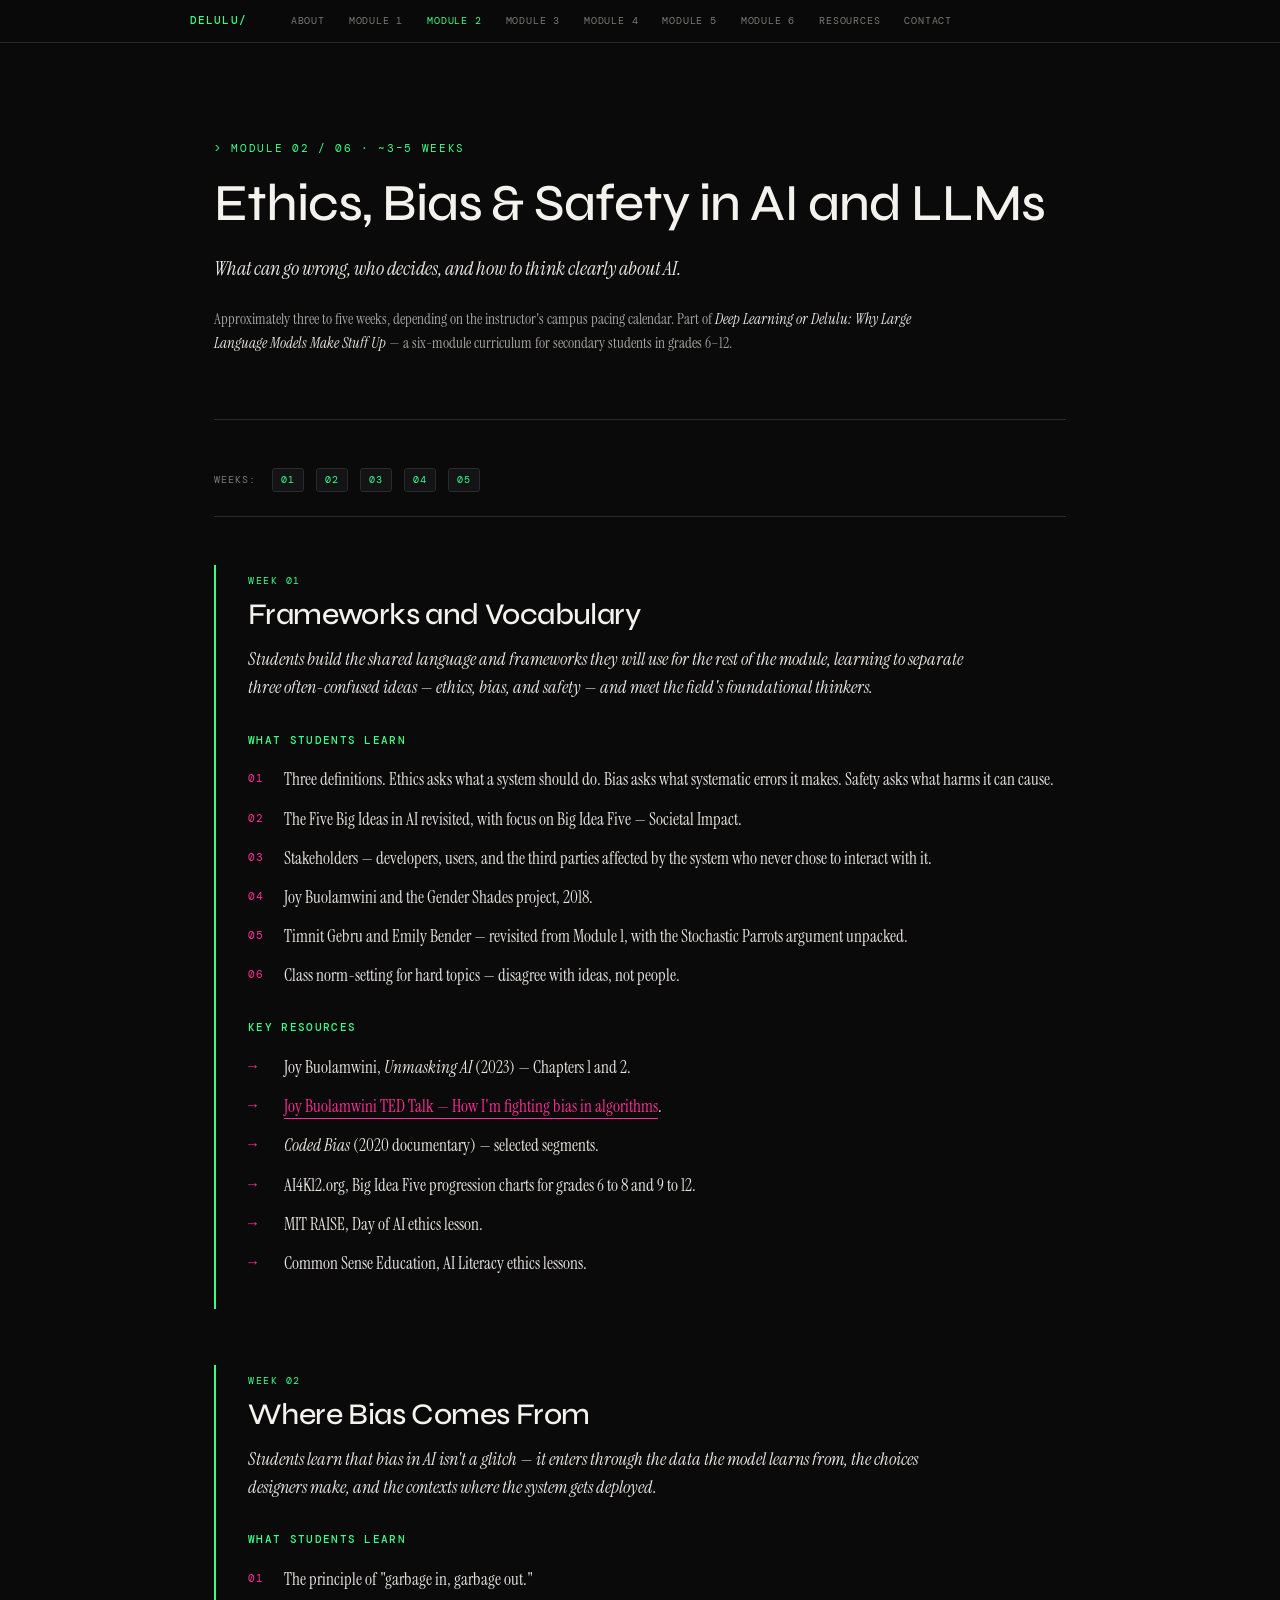
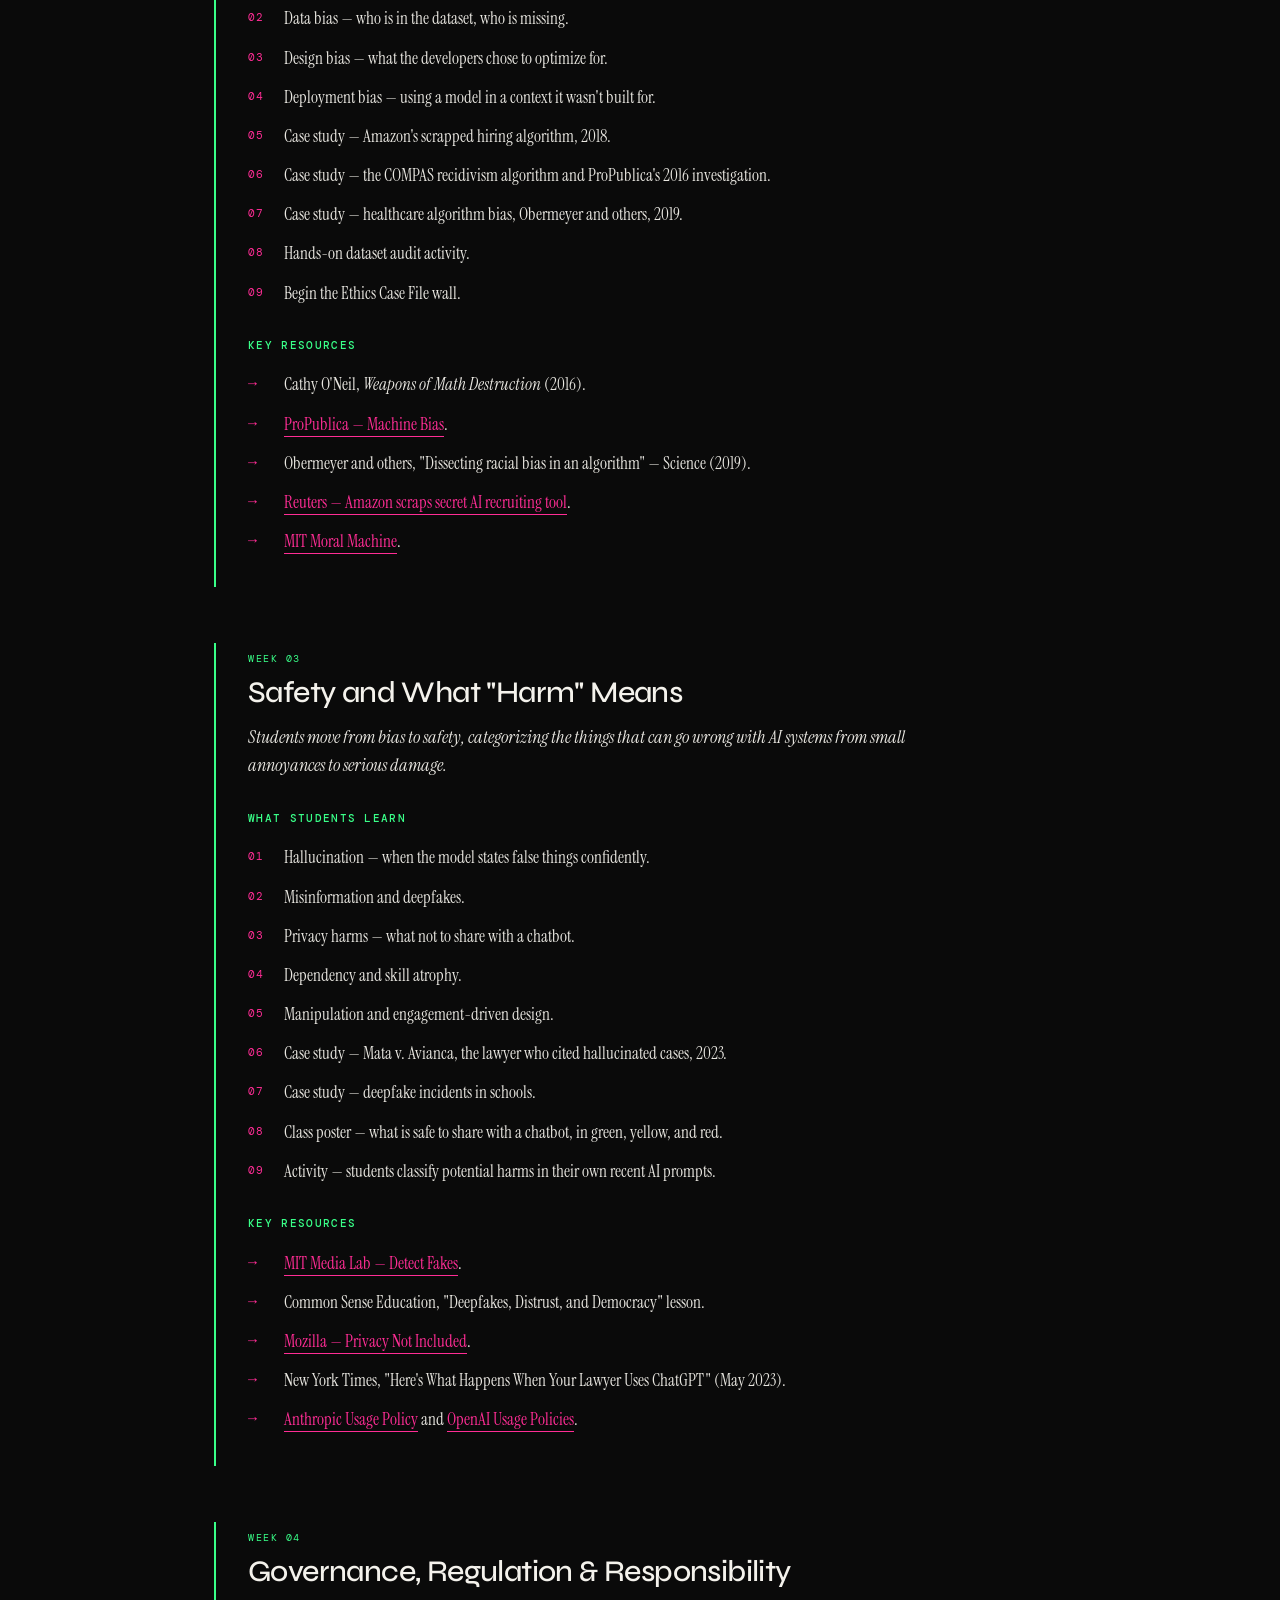
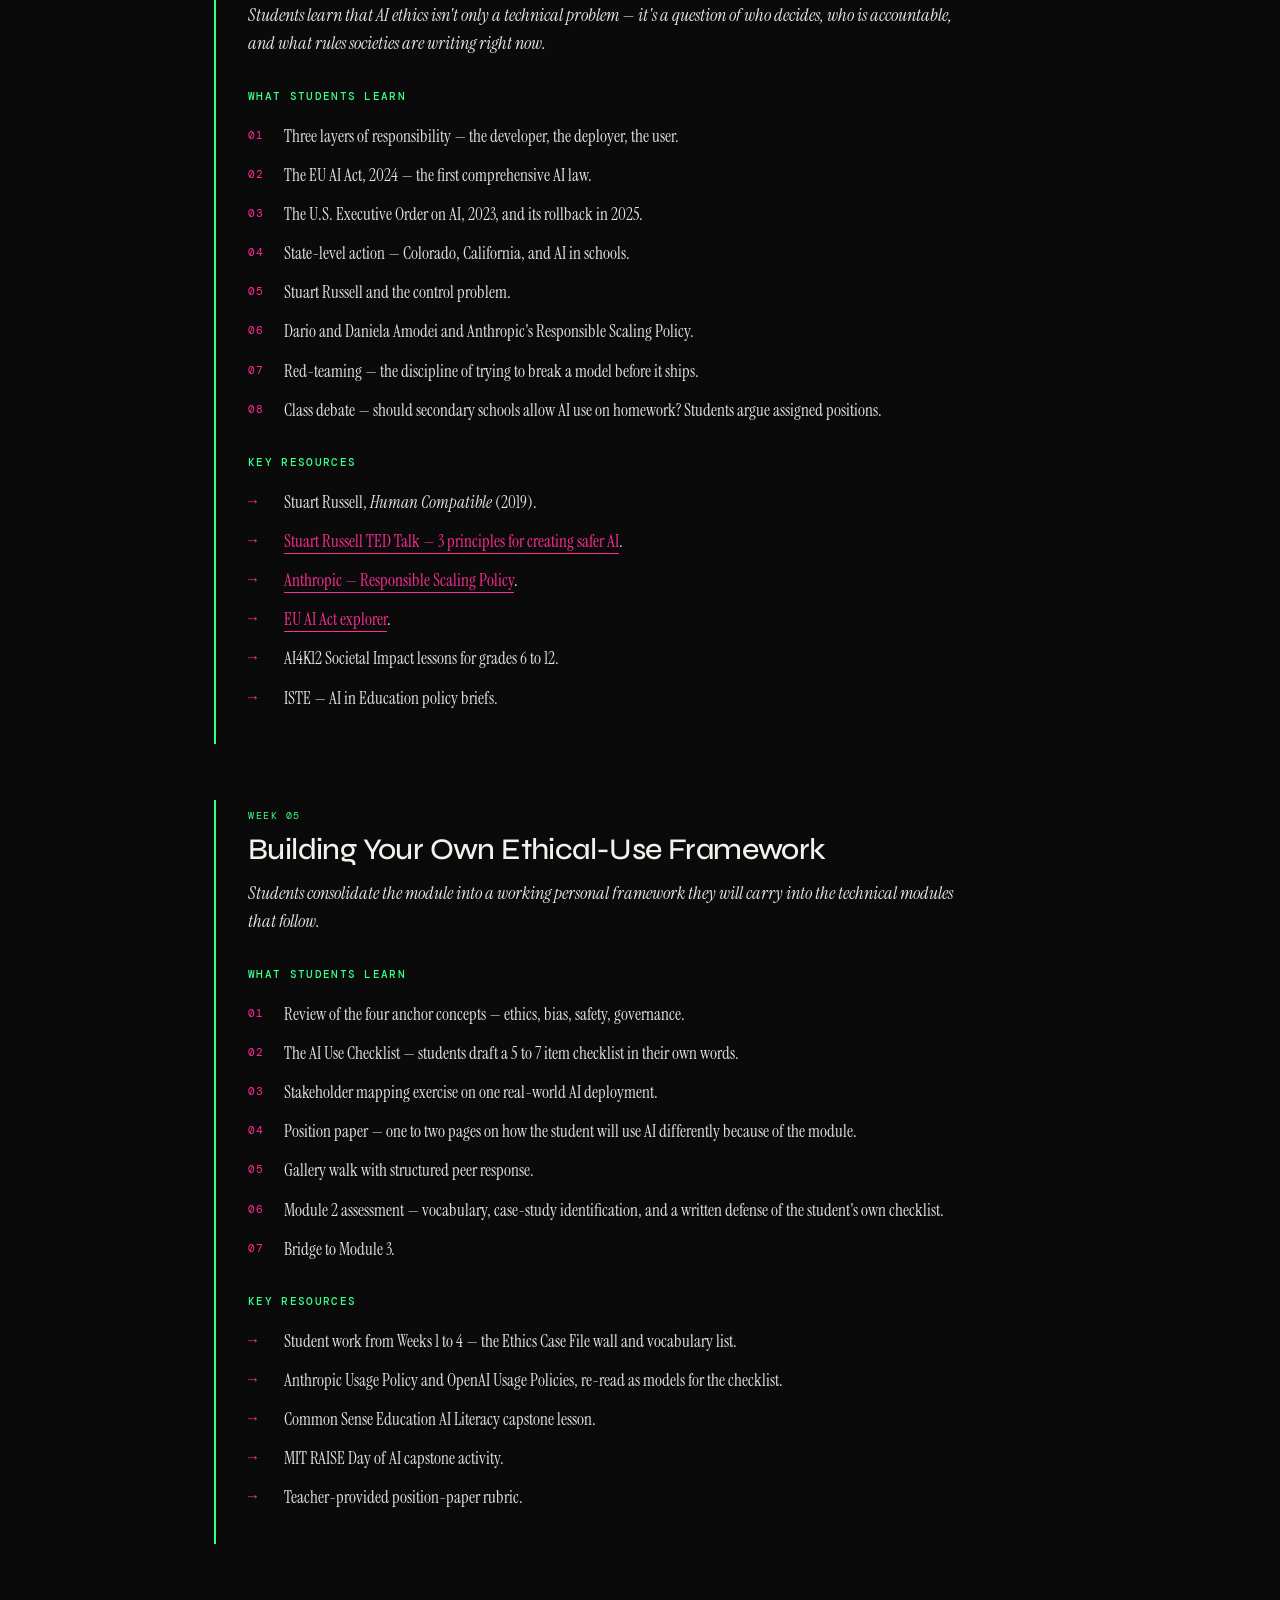
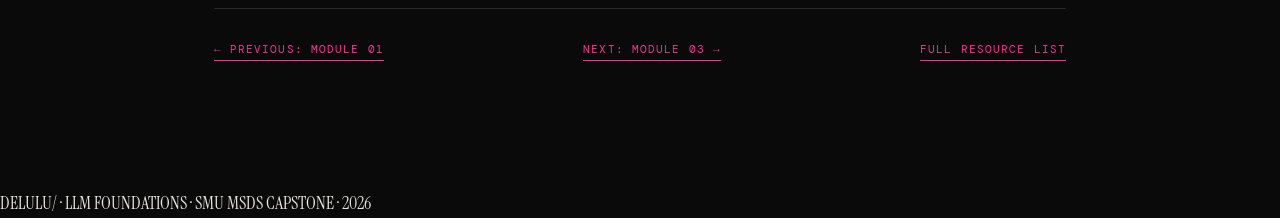
==== module2.html @ 6d2f866b "Initial commit: LLM Foundations site with Week 1 CALP paragraph" ====
<!DOCTYPE html>
<html lang="en">
<head>
  <meta charset="UTF-8">
  <meta name="viewport" content="width=device-width, initial-scale=1">
  <title>Module 02 &mdash; Ethics, Bias &amp; Safety &middot; Deep Learning or Delulu</title>
  <link rel="stylesheet" href="styles.css">
</head>
<body>

  <nav class="site-nav">
    <div class="site-nav-inner">
      <a href="index.html" class="nav-brand">DELULU/</a>
      <a href="about.html">ABOUT</a>
      <a href="module1.html">Module 1</a>
      <a href="module2.html" class="current">Module 2</a>
      <a href="module3.html">Module 3</a>
      <a href="module4.html">Module 4</a>
      <a href="module5.html">Module 5</a>
      <a href="module6.html">Module 6</a>
      <a href="resources.html">RESOURCES</a>
      <a href="contact.html">CONTACT</a>
    </div>
  </nav>

  <main>

    <header class="module-header">
      <div class="kicker">&gt; Module 02 / 06 &middot; ~3&ndash;5 WEEKS</div>
      <h1>Ethics, Bias &amp; Safety in AI and LLMs</h1>
      <p class="lead">What can go wrong, who decides, and how to think clearly about AI.</p>
      <p class="context">Approximately three to five weeks, depending on the instructor's campus pacing calendar. Part of <em>Deep Learning or Delulu: Why Large Language Models Make Stuff Up</em> &mdash; a six-module curriculum for secondary students in grades 6&ndash;12.</p>
    </header>

    <div class="week-progress">
      <span class="label">WEEKS:</span>
      <span class="dot">01</span>
      <span class="dot">02</span>
      <span class="dot">03</span>
      <span class="dot">04</span>
      <span class="dot">05</span>
    </div>

    <section class="week">
      <div class="week-num">Week 01</div>
      <h2>Frameworks and Vocabulary</h2>
      <p class="lede">Students build the shared language and frameworks they will use for the rest of the module, learning to separate three often-confused ideas &mdash; ethics, bias, and safety &mdash; and meet the field's foundational thinkers.</p>

      <h3>What students learn</h3>
      <ol>
        <li>Three definitions. Ethics asks what a system should do. Bias asks what systematic errors it makes. Safety asks what harms it can cause.</li>
        <li>The Five Big Ideas in AI revisited, with focus on Big Idea Five &mdash; Societal Impact.</li>
        <li>Stakeholders &mdash; developers, users, and the third parties affected by the system who never chose to interact with it.</li>
        <li>Joy Buolamwini and the Gender Shades project, 2018.</li>
        <li>Timnit Gebru and Emily Bender &mdash; revisited from Module 1, with the Stochastic Parrots argument unpacked.</li>
        <li>Class norm-setting for hard topics &mdash; disagree with ideas, not people.</li>
      </ol>

      <h3>Key resources</h3>
      <ul>
        <li>Joy Buolamwini, <em>Unmasking AI</em> (2023) &mdash; Chapters 1 and 2.</li>
        <li><a href="https://www.ted.com/talks/joy_buolamwini_how_i_m_fighting_bias_in_algorithms" target="_blank">Joy Buolamwini TED Talk &mdash; How I'm fighting bias in algorithms</a>.</li>
        <li><em>Coded Bias</em> (2020 documentary) &mdash; selected segments.</li>
        <li>AI4K12.org, Big Idea Five progression charts for grades 6 to 8 and 9 to 12.</li>
        <li>MIT RAISE, Day of AI ethics lesson.</li>
        <li>Common Sense Education, AI Literacy ethics lessons.</li>
      </ul>
    </section>

    <section class="week">
      <div class="week-num">Week 02</div>
      <h2>Where Bias Comes From</h2>
      <p class="lede">Students learn that bias in AI isn't a glitch &mdash; it enters through the data the model learns from, the choices designers make, and the contexts where the system gets deployed.</p>

      <h3>What students learn</h3>
      <ol>
        <li>The principle of "garbage in, garbage out."</li>
        <li>Data bias &mdash; who is in the dataset, who is missing.</li>
        <li>Design bias &mdash; what the developers chose to optimize for.</li>
        <li>Deployment bias &mdash; using a model in a context it wasn't built for.</li>
        <li>Case study &mdash; Amazon's scrapped hiring algorithm, 2018.</li>
        <li>Case study &mdash; the COMPAS recidivism algorithm and ProPublica's 2016 investigation.</li>
        <li>Case study &mdash; healthcare algorithm bias, Obermeyer and others, 2019.</li>
        <li>Hands-on dataset audit activity.</li>
        <li>Begin the Ethics Case File wall.</li>
      </ol>

      <h3>Key resources</h3>
      <ul>
        <li>Cathy O'Neil, <em>Weapons of Math Destruction</em> (2016).</li>
        <li><a href="https://www.propublica.org/article/machine-bias-risk-assessments-in-criminal-sentencing" target="_blank">ProPublica &mdash; Machine Bias</a>.</li>
        <li>Obermeyer and others, "Dissecting racial bias in an algorithm" &mdash; Science (2019).</li>
        <li><a href="https://www.reuters.com/article/world/insight-amazon-scraps-secret-ai-recruiting-tool-that-showed-bias-against-women-idUSKCN1MK0AG/" target="_blank">Reuters &mdash; Amazon scraps secret AI recruiting tool</a>.</li>
        <li><a href="https://www.moralmachine.net/" target="_blank">MIT Moral Machine</a>.</li>
      </ul>
    </section>

    <section class="week">
      <div class="week-num">Week 03</div>
      <h2>Safety and What "Harm" Means</h2>
      <p class="lede">Students move from bias to safety, categorizing the things that can go wrong with AI systems from small annoyances to serious damage.</p>

      <h3>What students learn</h3>
      <ol>
        <li>Hallucination &mdash; when the model states false things confidently.</li>
        <li>Misinformation and deepfakes.</li>
        <li>Privacy harms &mdash; what not to share with a chatbot.</li>
        <li>Dependency and skill atrophy.</li>
        <li>Manipulation and engagement-driven design.</li>
        <li>Case study &mdash; Mata v. Avianca, the lawyer who cited hallucinated cases, 2023.</li>
        <li>Case study &mdash; deepfake incidents in schools.</li>
        <li>Class poster &mdash; what is safe to share with a chatbot, in green, yellow, and red.</li>
        <li>Activity &mdash; students classify potential harms in their own recent AI prompts.</li>
      </ol>

      <h3>Key resources</h3>
      <ul>
        <li><a href="https://detectfakes.kellogg.northwestern.edu/" target="_blank">MIT Media Lab &mdash; Detect Fakes</a>.</li>
        <li>Common Sense Education, "Deepfakes, Distrust, and Democracy" lesson.</li>
        <li><a href="https://foundation.mozilla.org/en/privacynotincluded/" target="_blank">Mozilla &mdash; Privacy Not Included</a>.</li>
        <li>New York Times, "Here's What Happens When Your Lawyer Uses ChatGPT" (May 2023).</li>
        <li><a href="https://www.anthropic.com/legal/aup" target="_blank">Anthropic Usage Policy</a> and <a href="https://openai.com/policies/usage-policies/" target="_blank">OpenAI Usage Policies</a>.</li>
      </ul>
    </section>

    <section class="week">
      <div class="week-num">Week 04</div>
      <h2>Governance, Regulation &amp; Responsibility</h2>
      <p class="lede">Students learn that AI ethics isn't only a technical problem &mdash; it's a question of who decides, who is accountable, and what rules societies are writing right now.</p>

      <h3>What students learn</h3>
      <ol>
        <li>Three layers of responsibility &mdash; the developer, the deployer, the user.</li>
        <li>The EU AI Act, 2024 &mdash; the first comprehensive AI law.</li>
        <li>The U.S. Executive Order on AI, 2023, and its rollback in 2025.</li>
        <li>State-level action &mdash; Colorado, California, and AI in schools.</li>
        <li>Stuart Russell and the control problem.</li>
        <li>Dario and Daniela Amodei and Anthropic's Responsible Scaling Policy.</li>
        <li>Red-teaming &mdash; the discipline of trying to break a model before it ships.</li>
        <li>Class debate &mdash; should secondary schools allow AI use on homework? Students argue assigned positions.</li>
      </ol>

      <h3>Key resources</h3>
      <ul>
        <li>Stuart Russell, <em>Human Compatible</em> (2019).</li>
        <li><a href="https://www.ted.com/talks/stuart_russell_3_principles_for_creating_safer_ai" target="_blank">Stuart Russell TED Talk &mdash; 3 principles for creating safer AI</a>.</li>
        <li><a href="https://www.anthropic.com/news/anthropics-responsible-scaling-policy" target="_blank">Anthropic &mdash; Responsible Scaling Policy</a>.</li>
        <li><a href="https://artificialintelligenceact.eu/" target="_blank">EU AI Act explorer</a>.</li>
        <li>AI4K12 Societal Impact lessons for grades 6 to 12.</li>
        <li>ISTE &mdash; AI in Education policy briefs.</li>
      </ul>
    </section>

    <section class="week">
      <div class="week-num">Week 05</div>
      <h2>Building Your Own Ethical-Use Framework</h2>
      <p class="lede">Students consolidate the module into a working personal framework they will carry into the technical modules that follow.</p>

      <h3>What students learn</h3>
      <ol>
        <li>Review of the four anchor concepts &mdash; ethics, bias, safety, governance.</li>
        <li>The AI Use Checklist &mdash; students draft a 5 to 7 item checklist in their own words.</li>
        <li>Stakeholder mapping exercise on one real-world AI deployment.</li>
        <li>Position paper &mdash; one to two pages on how the student will use AI differently because of the module.</li>
        <li>Gallery walk with structured peer response.</li>
        <li>Module 2 assessment &mdash; vocabulary, case-study identification, and a written defense of the student's own checklist.</li>
        <li>Bridge to Module 3.</li>
      </ol>

      <h3>Key resources</h3>
      <ul>
        <li>Student work from Weeks 1 to 4 &mdash; the Ethics Case File wall and vocabulary list.</li>
        <li>Anthropic Usage Policy and OpenAI Usage Policies, re-read as models for the checklist.</li>
        <li>Common Sense Education AI Literacy capstone lesson.</li>
        <li>MIT RAISE Day of AI capstone activity.</li>
        <li>Teacher-provided position-paper rubric.</li>
      </ul>
    </section>

    <nav class="bottom-nav">
      <a href="module1.html">&larr; Previous: Module 01</a>
      <a href="module3.html">Next: Module 03 &rarr;</a>
      <a href="resources.html">Full resource list</a>
    </nav>

  </main>

  <footer class="site-footer">
    <span class="brand">DELULU/</span> &middot; LLM FOUNDATIONS &middot; SMU MSDS CAPSTONE &middot; 2026
  </footer>

</body>
</html>
---- styles.css ----
/* =============================================================
   LLM Foundations — Master Stylesheet
   Direction B: Dark mode with neon green + neon pink accents
   Fonts: Syne (display), Instrument Serif (body), DM Mono (tech)
   ============================================================= */

@import url('https://fonts.googleapis.com/css2?family=Syne:wght@400;500;700&family=Instrument+Serif:ital@0;1&family=DM+Mono:wght@400;500&display=swap');

/* ---------- CSS Variables ---------- */
:root {
  --bg: #0a0a0a;
  --bg-card: #141416;
  --bg-elevated: #1a1a1e;
  --text: #e8e6e0;
  --text-muted: #a8a6a0;
  --text-dim: #7a7a75;
  --heading: #f4f2ec;
  --border: #2a2a2d;
  --border-strong: #3a3a3d;
  --green: #39ff88;
  --pink: #ff2d95;

  --font-display: 'Syne', 'Trebuchet MS', 'Helvetica Neue', sans-serif;
  --font-body: 'Instrument Serif', Georgia, 'Times New Roman', serif;
  --font-mono: 'DM Mono', 'Courier New', ui-monospace, monospace;

  --max-width: 900px;
}

/* ---------- Reset ---------- */
* { box-sizing: border-box; margin: 0; padding: 0; }
html { -webkit-text-size-adjust: 100%; scroll-behavior: smooth; }

/* ---------- Base ---------- */
body {
  background: var(--bg);
  color: var(--text);
  font-family: var(--font-body);
  font-size: 18px;
  line-height: 1.6;
  padding-top: 60px;
  min-height: 100vh;
  -webkit-font-smoothing: antialiased;
  -moz-osx-font-smoothing: grayscale;
}

h1, h2, h3, h4 {
  font-family: var(--font-display);
  font-weight: 500;
  color: var(--heading);
  letter-spacing: -0.015em;
  line-height: 1.15;
}

h1 { font-size: clamp(2rem, 5vw, 3.5rem); }
h2 { font-size: 1.75rem; }
h3 { font-size: 1.25rem; }
h4 { font-size: 1.125rem; }

p { margin-bottom: 1rem; }

a {
  color: var(--pink);
  text-decoration: none;
  border-bottom: 1px solid var(--pink);
  padding-bottom: 1px;
  transition: background 0.12s, color 0.12s;
}
a:hover { background: var(--pink); color: var(--bg); }

em { font-style: italic; }
strong { font-weight: 500; color: var(--heading); }
hr { border: 0; border-top: 1px solid var(--border); margin: 3rem 0; }

::selection { background: var(--pink); color: var(--bg); }

/* ---------- Fixed Top Navigation ---------- */
.site-nav {
  position: fixed;
  top: 0; left: 0; right: 0;
  background: rgba(10, 10, 10, 0.92);
  backdrop-filter: blur(10px);
  -webkit-backdrop-filter: blur(10px);
  border-bottom: 1px solid var(--border);
  z-index: 100;
  padding: 12px 24px;
}
.site-nav-inner {
  max-width: var(--max-width);
  margin: 0 auto;
  display: flex;
  align-items: center;
  gap: 24px;
  font-family: var(--font-mono);
  font-size: 10px;
  letter-spacing: 0.08em;
  text-transform: uppercase;
  overflow-x: auto;
  scrollbar-width: none;
  -ms-overflow-style: none;
}
.site-nav-inner::-webkit-scrollbar { display: none; }
.site-nav a {
  color: var(--text-dim);
  border-bottom: none;
  padding: 0;
  white-space: nowrap;
  transition: color 0.12s;
}
.site-nav a:hover { color: var(--pink); background: transparent; }
.site-nav a.current { color: var(--green); }
.site-nav .nav-brand {
  color: var(--green);
  font-weight: 500;
  font-size: 11px;
  margin-right: 20px;
  letter-spacing: 0.1em;
}

/* ---------- Layout Containers ---------- */
main {
  max-width: var(--max-width);
  margin: 0 auto;
  padding: 3rem 24px 6rem;
}

/* ---------- Hero (home page) ---------- */
.hero {
  padding: 4rem 0 3rem;
  border-bottom: 1px solid var(--border);
  margin-bottom: 3rem;
}
.hero-kicker {
  font-family: var(--font-mono);
  font-size: 11px;
  color: var(--green);
  letter-spacing: 0.15em;
  text-transform: uppercase;
  margin-bottom: 1.5rem;
}
.hero-title {
  font-size: clamp(2.5rem, 7vw, 4.5rem);
  margin-bottom: 1.5rem;
  line-height: 1.02;
  letter-spacing: -0.025em;
}
.hero-title .accent {
  color: var(--pink);
  font-family: var(--font-body);
  font-style: italic;
  font-weight: 400;
  letter-spacing: -0.02em;
}
.hero-subtitle {
  font-family: var(--font-display);
  font-size: clamp(1.375rem, 2.75vw, 1.875rem);
  color: var(--heading);
  font-weight: 400;
  line-height: 1.2;
  letter-spacing: -0.01em;
  margin-bottom: 1.75rem;
  max-width: 620px;
}
.hero-tag {
  font-size: 1.375rem;
  font-style: italic;
  color: var(--text);
  max-width: 620px;
  line-height: 1.45;
  margin-bottom: 2rem;
}
.hero-cta {
  display: inline-block;
  font-family: var(--font-mono);
  font-size: 12px;
  letter-spacing: 0.12em;
  text-transform: uppercase;
  color: var(--pink);
  border: 1px solid var(--pink);
  padding: 12px 22px;
  border-radius: 4px;
  border-bottom: 1px solid var(--pink);
}
.hero-cta:hover { background: var(--pink); color: var(--bg); }

/* ---------- Meta Strip ---------- */
.meta-strip {
  display: grid;
  grid-template-columns: repeat(auto-fit, minmax(150px, 1fr));
  gap: 1.5rem;
  padding: 1.5rem 0 2rem;
  border-bottom: 1px solid var(--border);
  margin-bottom: 3rem;
}
.meta-item .label {
  font-family: var(--font-mono);
  font-size: 10px;
  color: var(--green);
  letter-spacing: 0.12em;
  text-transform: uppercase;
  margin-bottom: 6px;
  display: block;
}
.meta-item .value {
  color: var(--text);
  font-family: var(--font-body);
  font-size: 15px;
  line-height: 1.4;
}

/* ---------- Section Titles ---------- */
.section-title {
  font-family: var(--font-mono);
  font-size: 11px;
  color: var(--green);
  letter-spacing: 0.15em;
  text-transform: uppercase;
  margin-bottom: 1.5rem;
  font-weight: 500;
}

/* ---------- Module Grid (home page) ---------- */
.module-grid {
  display: grid;
  grid-template-columns: repeat(auto-fit, minmax(260px, 1fr));
  gap: 1rem;
  margin-bottom: 4rem;
}
.module-card {
  background: var(--bg-card);
  border: 1px solid var(--border);
  border-radius: 8px;
  padding: 1.5rem;
  display: block;
  color: var(--text);
  border-bottom: 1px solid var(--border);
  transition: border-color 0.15s, transform 0.15s;
}
.module-card:hover {
  border-color: var(--pink);
  background: var(--bg-card);
  color: var(--text);
  transform: translateY(-2px);
}
.module-card .num {
  font-family: var(--font-mono);
  font-size: 10px;
  color: var(--green);
  letter-spacing: 0.12em;
  margin-bottom: 14px;
  display: block;
  text-transform: uppercase;
}
.module-card h3 {
  font-family: var(--font-display);
  font-size: 1.375rem;
  color: var(--heading);
  margin-bottom: 8px;
  line-height: 1.15;
}
.module-card .desc {
  font-family: var(--font-body);
  font-size: 16px;
  color: var(--text-muted);
  font-style: italic;
  margin-bottom: 14px;
  line-height: 1.45;
}
.module-card .meta {
  font-family: var(--font-mono);
  font-size: 10px;
  color: var(--text-dim);
  letter-spacing: 0.08em;
  text-transform: uppercase;
}

/* ---------- Module Page Header ---------- */
.module-header {
  padding: 2rem 0 3rem;
  border-bottom: 1px solid var(--border);
  margin-bottom: 3rem;
}
.module-header .kicker {
  font-family: var(--font-mono);
  font-size: 11px;
  color: var(--green);
  letter-spacing: 0.15em;
  text-transform: uppercase;
  margin-bottom: 1rem;
}
.module-header h1 {
  font-size: clamp(2rem, 5vw, 3.25rem);
  margin-bottom: 1.25rem;
  letter-spacing: -0.02em;
}
.module-header .lead {
  font-family: var(--font-body);
  font-size: 1.25rem;
  font-style: italic;
  color: var(--text);
  line-height: 1.5;
  max-width: 700px;
  margin-bottom: 1.5rem;
}
.module-header .context {
  font-size: 15px;
  color: var(--text-muted);
  max-width: 700px;
  line-height: 1.6;
}
.module-header .context em {
  color: var(--text);
  font-style: italic;
}

/* ---------- Week Progress Indicator ---------- */
.week-progress {
  display: flex;
  gap: 12px;
  margin: 2rem 0 3rem;
  font-family: var(--font-mono);
  font-size: 10px;
  letter-spacing: 0.1em;
  text-transform: uppercase;
  align-items: center;
  flex-wrap: wrap;
  padding-bottom: 1.5rem;
  border-bottom: 1px solid var(--border);
}
.week-progress .label {
  color: var(--text-dim);
  margin-right: 4px;
}
.week-progress .dot {
  color: var(--green);
  padding: 3px 8px;
  border: 1px solid var(--border);
  border-radius: 3px;
  background: var(--bg-card);
}

/* ---------- Week Blocks ---------- */
.week {
  border-left: 2px solid var(--green);
  padding: 0.5rem 0 0.5rem 2rem;
  margin-bottom: 3.5rem;
  position: relative;
}
.week-num {
  font-family: var(--font-mono);
  font-size: 10px;
  color: var(--green);
  letter-spacing: 0.15em;
  text-transform: uppercase;
  margin-bottom: 8px;
}
.week h2 {
  font-size: 1.875rem;
  color: var(--heading);
  margin-bottom: 14px;
  line-height: 1.15;
  letter-spacing: -0.02em;
}
.week .lede {
  font-family: var(--font-body);
  font-size: 1.125rem;
  font-style: italic;
  color: var(--text);
  line-height: 1.55;
  margin-bottom: 2rem;
  max-width: 720px;
}

.week h3 {
  font-family: var(--font-mono);
  font-size: 11px;
  color: var(--green);
  letter-spacing: 0.12em;
  text-transform: uppercase;
  margin-bottom: 1.25rem;
  margin-top: 2rem;
  font-weight: 500;
}

.week ol, .week ul {
  padding-left: 0;
  list-style: none;
  margin-bottom: 1.5rem;
}
.week ol li, .week ul li {
  padding-left: 2.25rem;
  position: relative;
  margin-bottom: 0.75rem;
  line-height: 1.6;
  color: var(--text);
  font-size: 17px;
}
.week ol { counter-reset: step; }
.week ol li::before {
  content: counter(step, decimal-leading-zero);
  counter-increment: step;
  position: absolute;
  left: 0;
  top: 4px;
  font-family: var(--font-mono);
  font-size: 11px;
  color: var(--pink);
  letter-spacing: 0.05em;
}
.week ul li::before {
  content: "→";
  position: absolute;
  left: 0;
  top: 0;
  color: var(--pink);
  font-family: var(--font-mono);
  font-size: 15px;
}

/* ---------- Bottom Navigation (module pages) ---------- */
.bottom-nav {
  display: flex;
  justify-content: space-between;
  gap: 1rem;
  padding: 2rem 0;
  border-top: 1px solid var(--border);
  margin-top: 4rem;
  font-family: var(--font-mono);
  font-size: 11px;
  letter-spacing: 0.1em;
  text-transform: uppercase;
  flex-wrap: wrap;
}
.bottom-nav a {
  color: var(--pink);
  border-bottom: 1px solid var(--pink);
  padding-bottom: 2px;
}

/* ---------- Generic Content (about, resources, contact) ---------- */
.content h2 {
  font-size: 1.5rem;
  margin: 2.5rem 0 1rem;
  color: var(--heading);
  letter-spacing: -0.015em;
}
.content h3 {
  font-family: var(--font-mono);
  font-size: 11px;
  color: var(--green);
  letter-spacing: 0.12em;
  text-transform: uppercase;
  margin: 2rem 0 1rem;
  font-weight: 500;
}
.content p {
  color: var(--text);
  margin-bottom: 1.25rem;
  line-height: 1.7;
  font-size: 18px;
  max-width: 720px;
}
.content ul {
  padding-left: 0;
  list-style: none;
  margin-bottom: 1.5rem;
  max-width: 720px;
}
.content ul li {
  padding-left: 1.5rem;
  position: relative;
  margin-bottom: 0.6rem;
  color: var(--text);
  line-height: 1.6;
}
.content ul li::before {
  content: "→";
  position: absolute;
  left: 0;
  color: var(--pink);
  font-family: var(--font-mono);
}

/* ---------- Resource List Sections ---------- */
.resource-section {
  margin-bottom: 3rem;
}
.resource-section h3 {
  margin-bottom: 1rem;
}

/* ---------- CALP Paragraph Page ---------- */
.passage {
  background: var(--bg-card);
  border-left: 4px solid var(--green);
  padding: 2rem 2rem 2rem 2.25rem;
  margin: 2rem 0 3rem;
  font-family: var(--font-body);
  font-size: 1.25rem;
  line-height: 1.75;
  border-radius: 0 8px 8px 0;
  color: var(--text);
}
.passage-label {
  font-family: var(--font-mono);
  font-size: 11px;
  color: var(--green);
  letter-spacing: 0.15em;
  text-transform: uppercase;
  margin-bottom: 1rem;
  display: block;
  font-weight: 500;
}
.vocab-sat { color: var(--pink); font-style: italic; font-weight: 500; }
.vocab-ai { color: var(--green); font-weight: 500; }

.day {
  border-left: 2px solid var(--green);
  padding: 0.5rem 0 0.5rem 2rem;
  margin-bottom: 3rem;
}
.day-num {
  font-family: var(--font-mono);
  font-size: 10px;
  color: var(--green);
  letter-spacing: 0.15em;
  text-transform: uppercase;
  margin-bottom: 8px;
  display: block;
  font-weight: 500;
}
.day h2 {
  font-size: 1.5rem;
  color: var(--heading);
  margin-bottom: 12px;
  line-height: 1.15;
  letter-spacing: -0.015em;
}
.day-task {
  font-family: var(--font-body);
  font-style: italic;
  color: var(--text);
  margin-bottom: 1.25rem;
  font-size: 1.125rem;
  line-height: 1.55;
}
.day-sentence {
  background: var(--bg-card);
  border: 1px solid var(--border);
  border-radius: 8px;
  padding: 1.25rem 1.5rem;
  margin: 1rem 0 1.5rem;
  font-family: var(--font-body);
  font-size: 1.0625rem;
  line-height: 1.65;
  color: var(--text);
}
.day h3 {
  font-family: var(--font-mono);
  font-size: 11px;
  color: var(--pink);
  letter-spacing: 0.12em;
  text-transform: uppercase;
  margin: 1.5rem 0 0.875rem;
  font-weight: 500;
}
.day ul {
  padding-left: 0;
  list-style: none;
}
.day ul li {
  padding-left: 1.75rem;
  position: relative;
  margin-bottom: 0.6rem;
  color: var(--text);
  line-height: 1.55;
  font-size: 16px;
}
.day ul li::before {
  content: "→";
  position: absolute;
  left: 0;
  top: 0;
  color: var(--pink);
  font-family: var(--font-mono);
}

.vocab-reference {
  display: grid;
  grid-template-columns: repeat(auto-fit, minmax(280px, 1fr));
  gap: 1.25rem;
  margin: 2rem 0 3rem;
}
.vocab-group {
  background: var(--bg-card);
  border: 1px solid var(--border);
  border-radius: 8px;
  padding: 1.5rem;
}
.vocab-group h3 {
  font-family: var(--font-mono);
  font-size: 11px;
  letter-spacing: 0.12em;
  text-transform: uppercase;
  margin-bottom: 1.25rem;
  font-weight: 500;
}
.vocab-group.sat h3 { color: var(--pink); }
.vocab-group.ai h3 { color: var(--green); }
.vocab-item {
  margin-bottom: 1rem;
  padding-bottom: 1rem;
  border-bottom: 1px solid var(--border);
}
.vocab-item:last-child { border-bottom: none; margin-bottom: 0; padding-bottom: 0; }
.vocab-term {
  display: block;
  font-family: var(--font-display);
  font-size: 1.0625rem;
  margin-bottom: 4px;
  font-weight: 500;
}
.vocab-group.sat .vocab-term { color: var(--pink); font-style: italic; }
.vocab-group.ai .vocab-term { color: var(--green); }
.vocab-def {
  font-family: var(--font-body);
  font-size: 0.9375rem;
  color: var(--text-muted);
  line-height: 1.5;
}

.rubric {
  background: var(--bg-card);
  border: 1px solid var(--border);
  border-radius: 8px;
  padding: 1.5rem 2rem;
  margin: 2rem 0 3rem;
}
.rubric-row {
  display: grid;
  grid-template-columns: 60px 1fr;
  gap: 1.25rem;
  padding: 1rem 0;
  border-bottom: 1px solid var(--border);
  align-items: baseline;
}
.rubric-row:last-of-type { border-bottom: none; }
.rubric-pts {
  font-family: var(--font-mono);
  font-size: 1.375rem;
  color: var(--pink);
  font-weight: 500;
  letter-spacing: -0.02em;
}
.rubric-detail strong {
  font-family: var(--font-display);
  display: block;
  margin-bottom: 4px;
  color: var(--heading);
  font-weight: 500;
}
.rubric-detail span {
  font-family: var(--font-body);
  font-size: 0.9375rem;
  color: var(--text-muted);
  line-height: 1.55;
}
.rubric-total {
  margin-top: 1rem;
  padding-top: 1rem;
  border-top: 2px solid var(--green);
  display: flex;
  justify-content: space-between;
  align-items: baseline;
  font-family: var(--font-mono);
  font-size: 12px;
  letter-spacing: 0.12em;
  text-transform: uppercase;
  color: var(--green);
}
.rubric-total .total-pts { font-size: 1.5rem; }

/* ---------- Site Footer ---------- */
  padding: 2rem 24px;
  border-top: 1px solid var(--border);
  max-width: var(--max-width);
  margin: 4rem auto 0;
  font-family: var(--font-mono);
  font-size: 10px;
  color: var(--text-dim);
  letter-spacing: 0.1em;
  text-transform: uppercase;
  text-align: center;
  line-height: 1.8;
}
.site-footer .brand { color: var(--green); }

/* ---------- Responsive ---------- */
@media (max-width: 700px) {
  body { padding-top: 50px; font-size: 17px; }
  .site-nav { padding: 10px 16px; }
  .site-nav-inner { gap: 14px; padding-bottom: 2px; }
  main { padding: 2rem 20px 4rem; }
  .hero { padding: 2rem 0 2rem; }
  .hero-tag { font-size: 1.15rem; }
  .week { padding-left: 1.25rem; }
  .week h2 { font-size: 1.5rem; }
  .module-header h1 { font-size: 2rem; }
  .bottom-nav { flex-direction: column; align-items: flex-start; gap: 0.75rem; }
}
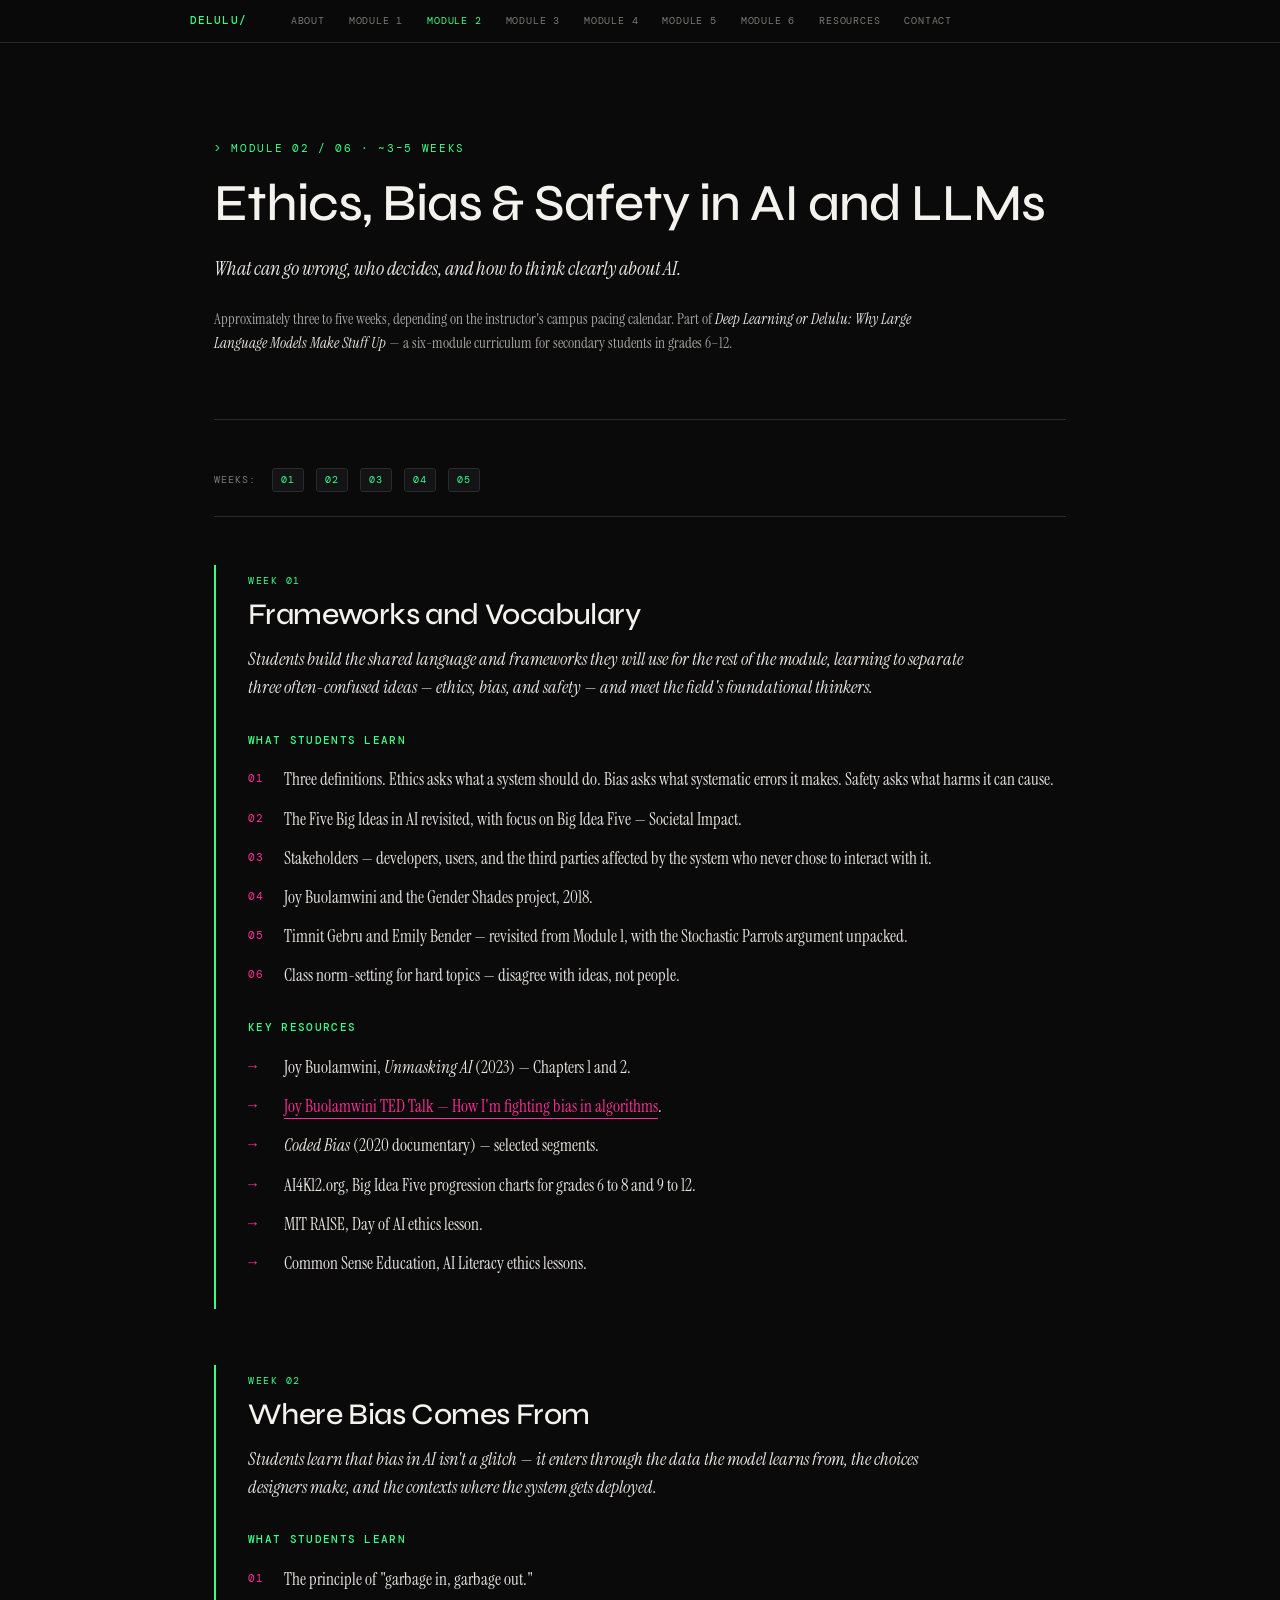
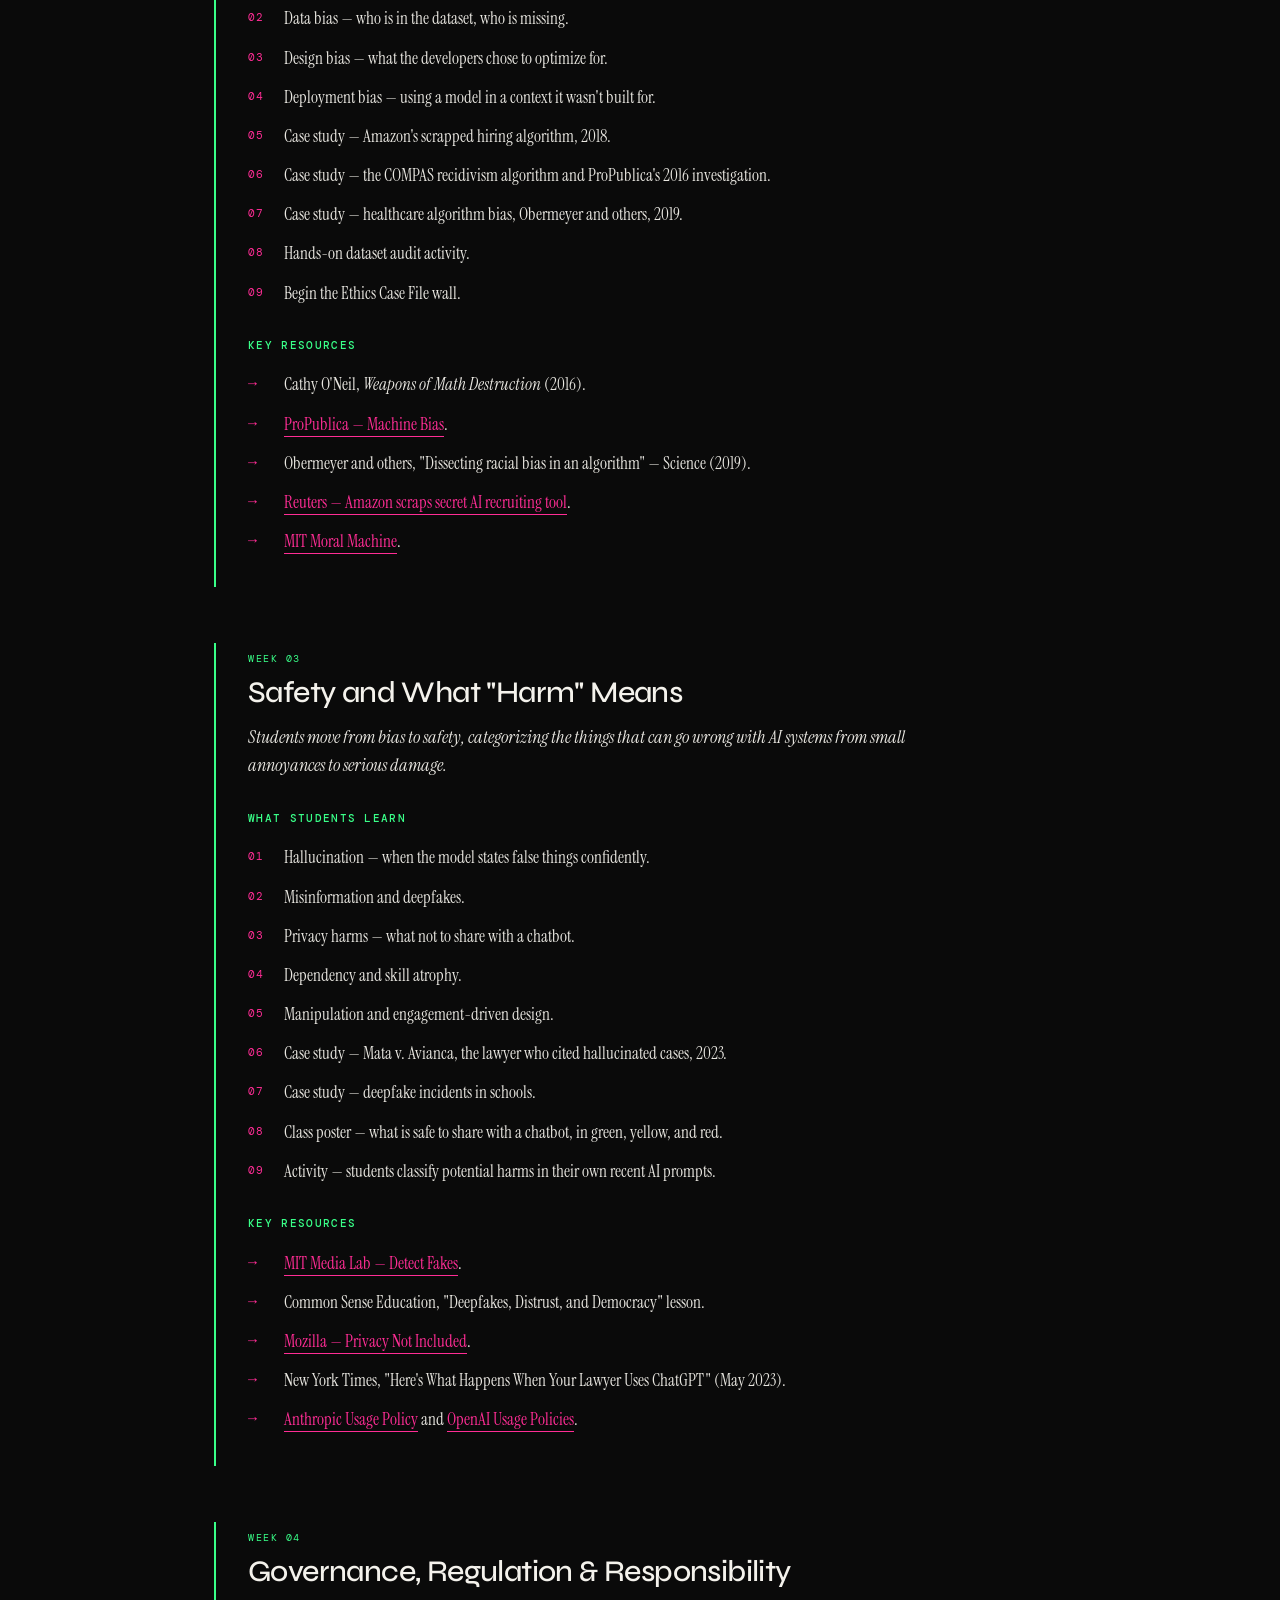
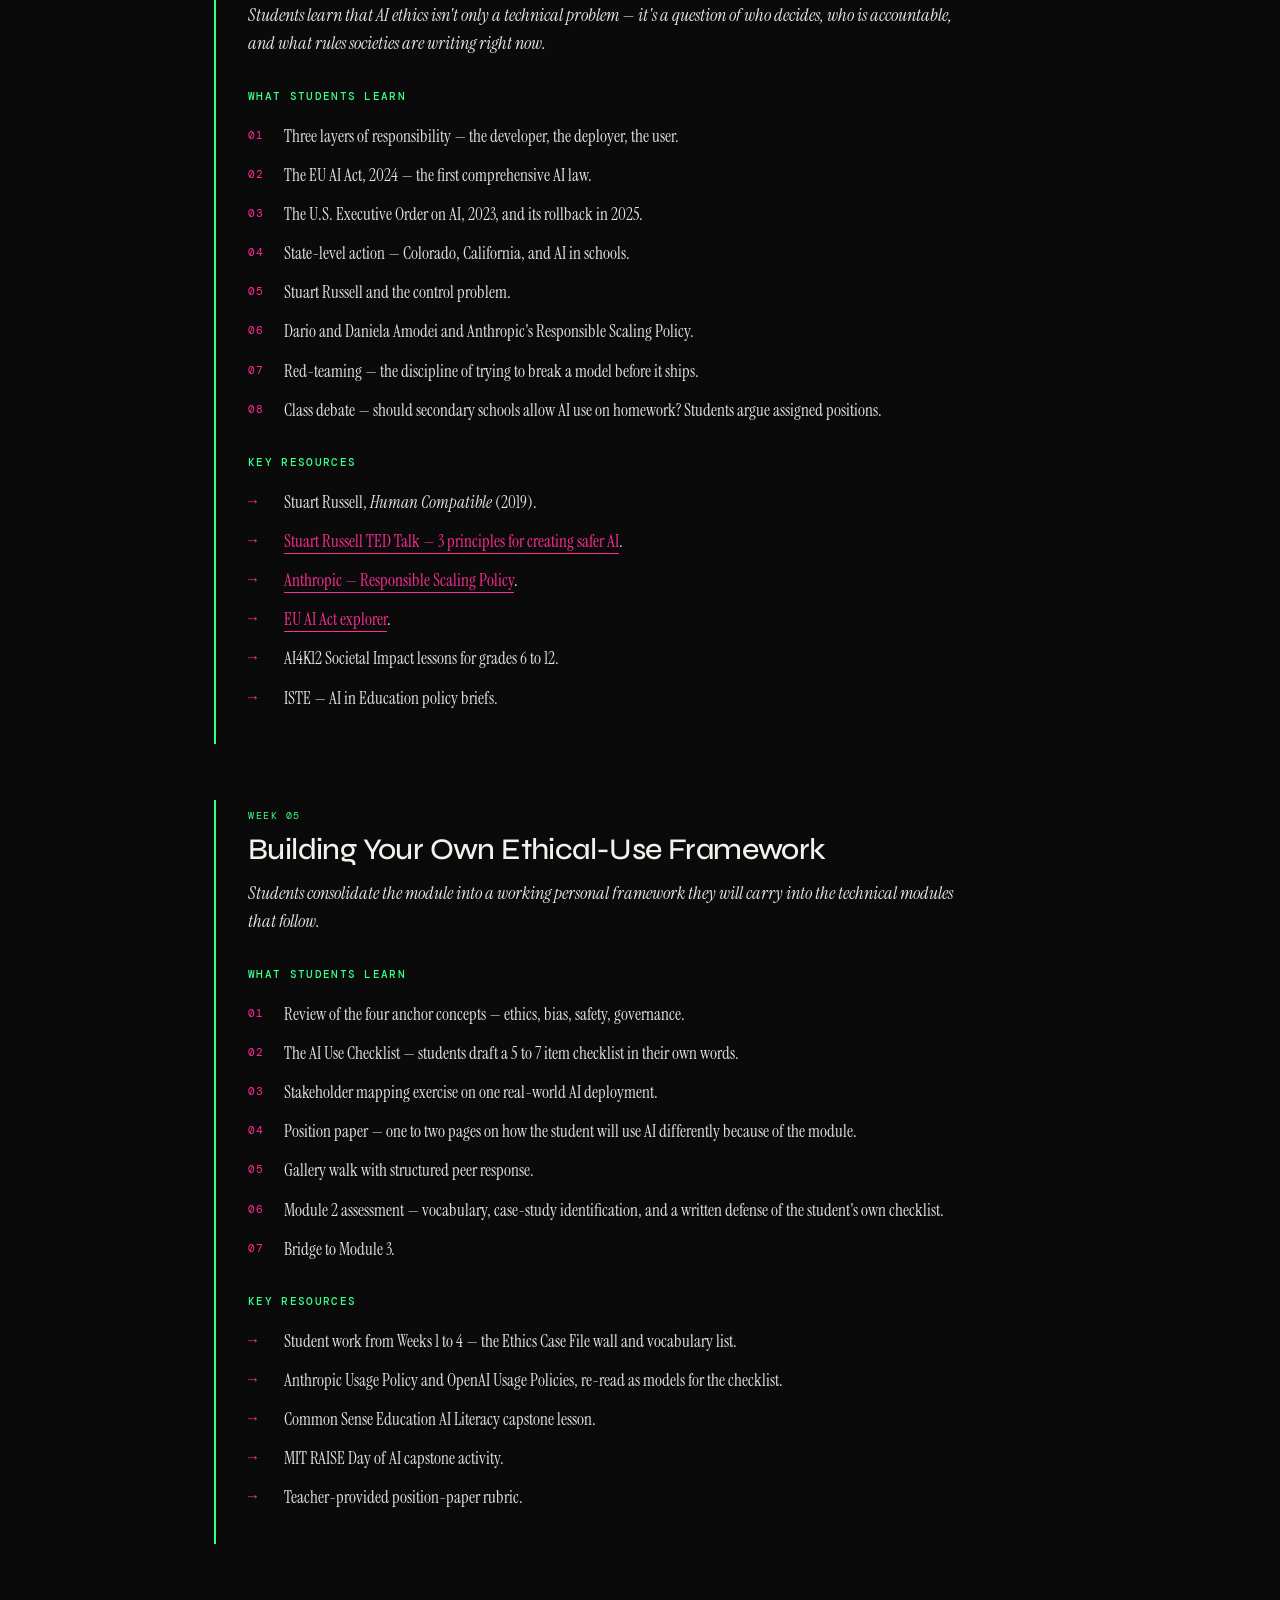
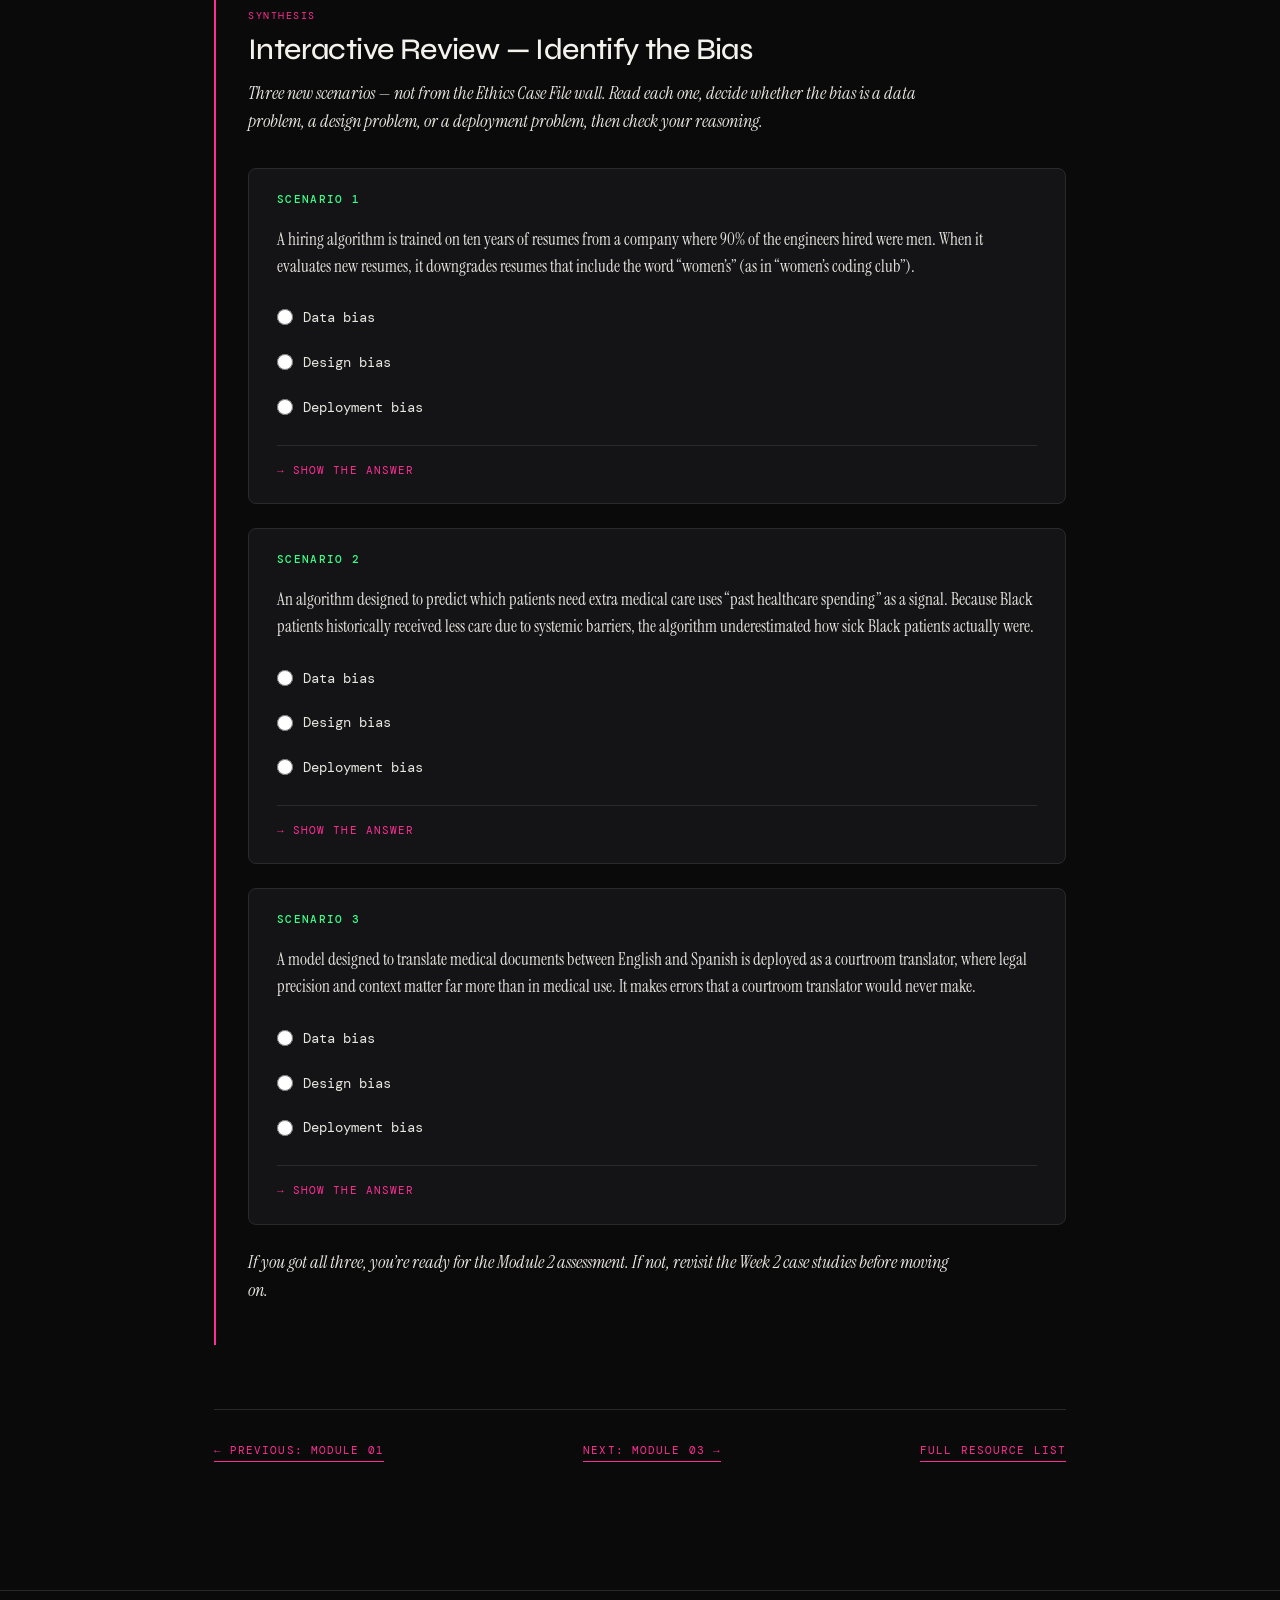
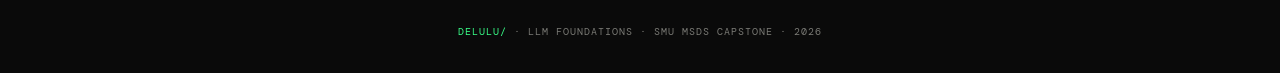
==== commit 9bac6ff9: "Add interactive review section for bias identification Added interactive review section with scenari" ====
--- a/module2.html
+++ b/module2.html
@@ -177,6 +177,56 @@
       </ul>
     </section>
 
+<section class="week synthesis">
+      <div class="week-num">Synthesis</div>
+      <h2>Interactive Review &mdash; Identify the Bias</h2>
+      <p class="lede">Three new scenarios &mdash; not from the Ethics Case File wall. Read each one, decide whether the bias is a data problem, a design problem, or a deployment problem, then check your reasoning.</p>
+
+      <div class="quiz-scenario">
+        <h3>Scenario 1</h3>
+        <p class="prompt">A hiring algorithm is trained on ten years of resumes from a company where 90% of the engineers hired were men. When it evaluates new resumes, it downgrades resumes that include the word &ldquo;women&rsquo;s&rdquo; (as in &ldquo;women&rsquo;s coding club&rdquo;).</p>
+        <div class="quiz-options">
+          <label><input type="radio" name="q1"> Data bias</label>
+          <label><input type="radio" name="q1"> Design bias</label>
+          <label><input type="radio" name="q1"> Deployment bias</label>
+        </div>
+        <details>
+          <summary>Show the answer</summary>
+          <p><strong>Data bias.</strong> The training data itself reflected the company&rsquo;s past hiring patterns. The model learned those patterns and reproduced them. This is the Amazon hiring algorithm case from 2018.</p>
+        </details>
+      </div>
+
+      <div class="quiz-scenario">
+        <h3>Scenario 2</h3>
+        <p class="prompt">An algorithm designed to predict which patients need extra medical care uses &ldquo;past healthcare spending&rdquo; as a signal. Because Black patients historically received less care due to systemic barriers, the algorithm underestimated how sick Black patients actually were.</p>
+        <div class="quiz-options">
+          <label><input type="radio" name="q2"> Data bias</label>
+          <label><input type="radio" name="q2"> Design bias</label>
+          <label><input type="radio" name="q2"> Deployment bias</label>
+        </div>
+        <details>
+          <summary>Show the answer</summary>
+          <p><strong>Design bias.</strong> The developers chose &ldquo;spending&rdquo; as a proxy for &ldquo;need.&rdquo; That choice built the bias into the system. This is the Obermeyer et al. healthcare case from 2019.</p>
+        </details>
+      </div>
+
+      <div class="quiz-scenario">
+        <h3>Scenario 3</h3>
+        <p class="prompt">A model designed to translate medical documents between English and Spanish is deployed as a courtroom translator, where legal precision and context matter far more than in medical use. It makes errors that a courtroom translator would never make.</p>
+        <div class="quiz-options">
+          <label><input type="radio" name="q3"> Data bias</label>
+          <label><input type="radio" name="q3"> Design bias</label>
+          <label><input type="radio" name="q3"> Deployment bias</label>
+        </div>
+        <details>
+          <summary>Show the answer</summary>
+          <p><strong>Deployment bias.</strong> The model may have been well-designed for its original purpose, but it&rsquo;s being used in a context it wasn&rsquo;t built for. The context of use is where the harm happens.</p>
+        </details>
+      </div>
+
+      <p class="lede">If you got all three, you&rsquo;re ready for the Module 2 assessment. If not, revisit the Week 2 case studies before moving on.</p>
+    </section>
+    
     <nav class="bottom-nav">
       <a href="module1.html">&larr; Previous: Module 01</a>
       <a href="module3.html">Next: Module 03 &rarr;</a>
@@ -190,4 +240,4 @@
   </footer>
 
 </body>
-</html>+</html>
--- a/styles.css
+++ b/styles.css
@@ -40,6 +40,8 @@
   line-height: 1.6;
   padding-top: 60px;
   min-height: 100vh;
+  display: flex;
+  flex-direction: column;
   -webkit-font-smoothing: antialiased;
   -moz-osx-font-smoothing: grayscale;
 }
@@ -122,6 +124,8 @@
   max-width: var(--max-width);
   margin: 0 auto;
   padding: 3rem 24px 6rem;
+  flex: 1;
+  width: 100%;
 }
 
 /* ---------- Hero (home page) ---------- */
@@ -417,6 +421,91 @@
   font-size: 15px;
 }
 
+/* ---------- Synthesis / Interactive Blocks ---------- */
+.week.synthesis {
+  border-left: 2px solid var(--pink);
+}
+.week.synthesis .week-num {
+  color: var(--pink);
+}
+
+.quiz-scenario {
+  background: var(--bg-card);
+  border: 1px solid var(--border);
+  border-radius: 8px;
+  padding: 1.5rem 1.75rem;
+  margin-bottom: 1.5rem;
+}
+.quiz-scenario h3 {
+  margin-top: 0;
+}
+.quiz-scenario p.prompt {
+  font-family: var(--font-body);
+  font-size: 1.0625rem;
+  color: var(--text);
+  line-height: 1.6;
+  margin-bottom: 1.25rem;
+}
+
+.quiz-options {
+  display: flex;
+  flex-direction: column;
+  gap: 0.6rem;
+  margin-bottom: 1.25rem;
+}
+.quiz-options label {
+  font-family: var(--font-mono);
+  font-size: 14px;
+  color: var(--text);
+  display: flex;
+  align-items: center;
+  gap: 0.6rem;
+  cursor: pointer;
+  padding: 0.4rem 0;
+}
+.quiz-options input[type="radio"] {
+  accent-color: var(--pink);
+  width: 16px;
+  height: 16px;
+  cursor: pointer;
+}
+.quiz-options label:hover {
+  color: var(--pink);
+}
+
+.quiz-scenario details {
+  border-top: 1px solid var(--border);
+  padding-top: 1rem;
+}
+.quiz-scenario summary {
+  font-family: var(--font-mono);
+  font-size: 11px;
+  letter-spacing: 0.1em;
+  text-transform: uppercase;
+  color: var(--pink);
+  cursor: pointer;
+  list-style: none;
+}
+.quiz-scenario summary::-webkit-details-marker {
+  display: none;
+}
+.quiz-scenario summary::before {
+  content: "→ ";
+}
+.quiz-scenario details[open] summary::before {
+  content: "↓ ";
+}
+.quiz-scenario details p {
+  margin-top: 1rem;
+  font-family: var(--font-body);
+  font-size: 1rem;
+  color: var(--text-muted);
+  line-height: 1.6;
+}
+.quiz-scenario details strong {
+  color: var(--green);
+}
+
 /* ---------- Bottom Navigation (module pages) ---------- */
 .bottom-nav {
   display: flex;
@@ -681,10 +770,10 @@
 .rubric-total .total-pts { font-size: 1.5rem; }
 
 /* ---------- Site Footer ---------- */
+.site-footer {
   padding: 2rem 24px;
   border-top: 1px solid var(--border);
-  max-width: var(--max-width);
-  margin: 4rem auto 0;
+  margin: 0;
   font-family: var(--font-mono);
   font-size: 10px;
   color: var(--text-dim);
@@ -707,4 +796,4 @@
   .week h2 { font-size: 1.5rem; }
   .module-header h1 { font-size: 2rem; }
   .bottom-nav { flex-direction: column; align-items: flex-start; gap: 0.75rem; }
-}+}
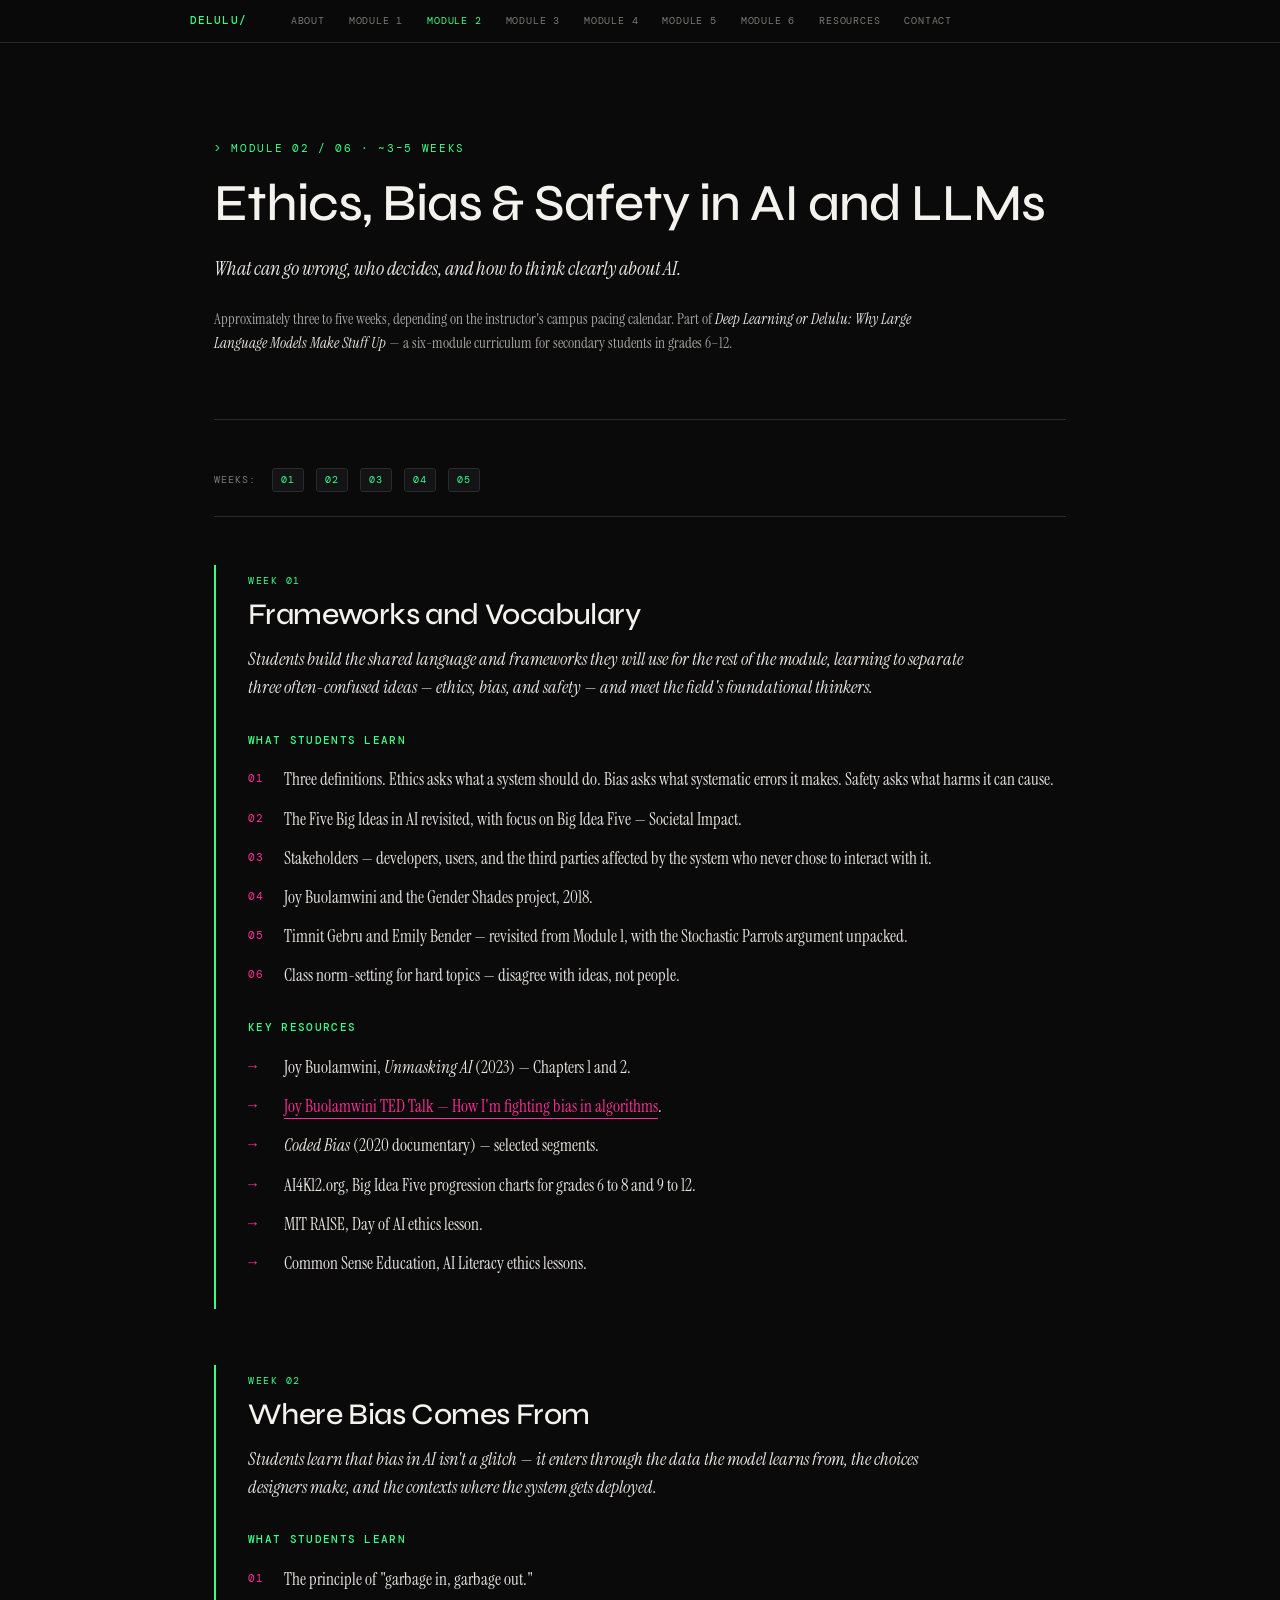
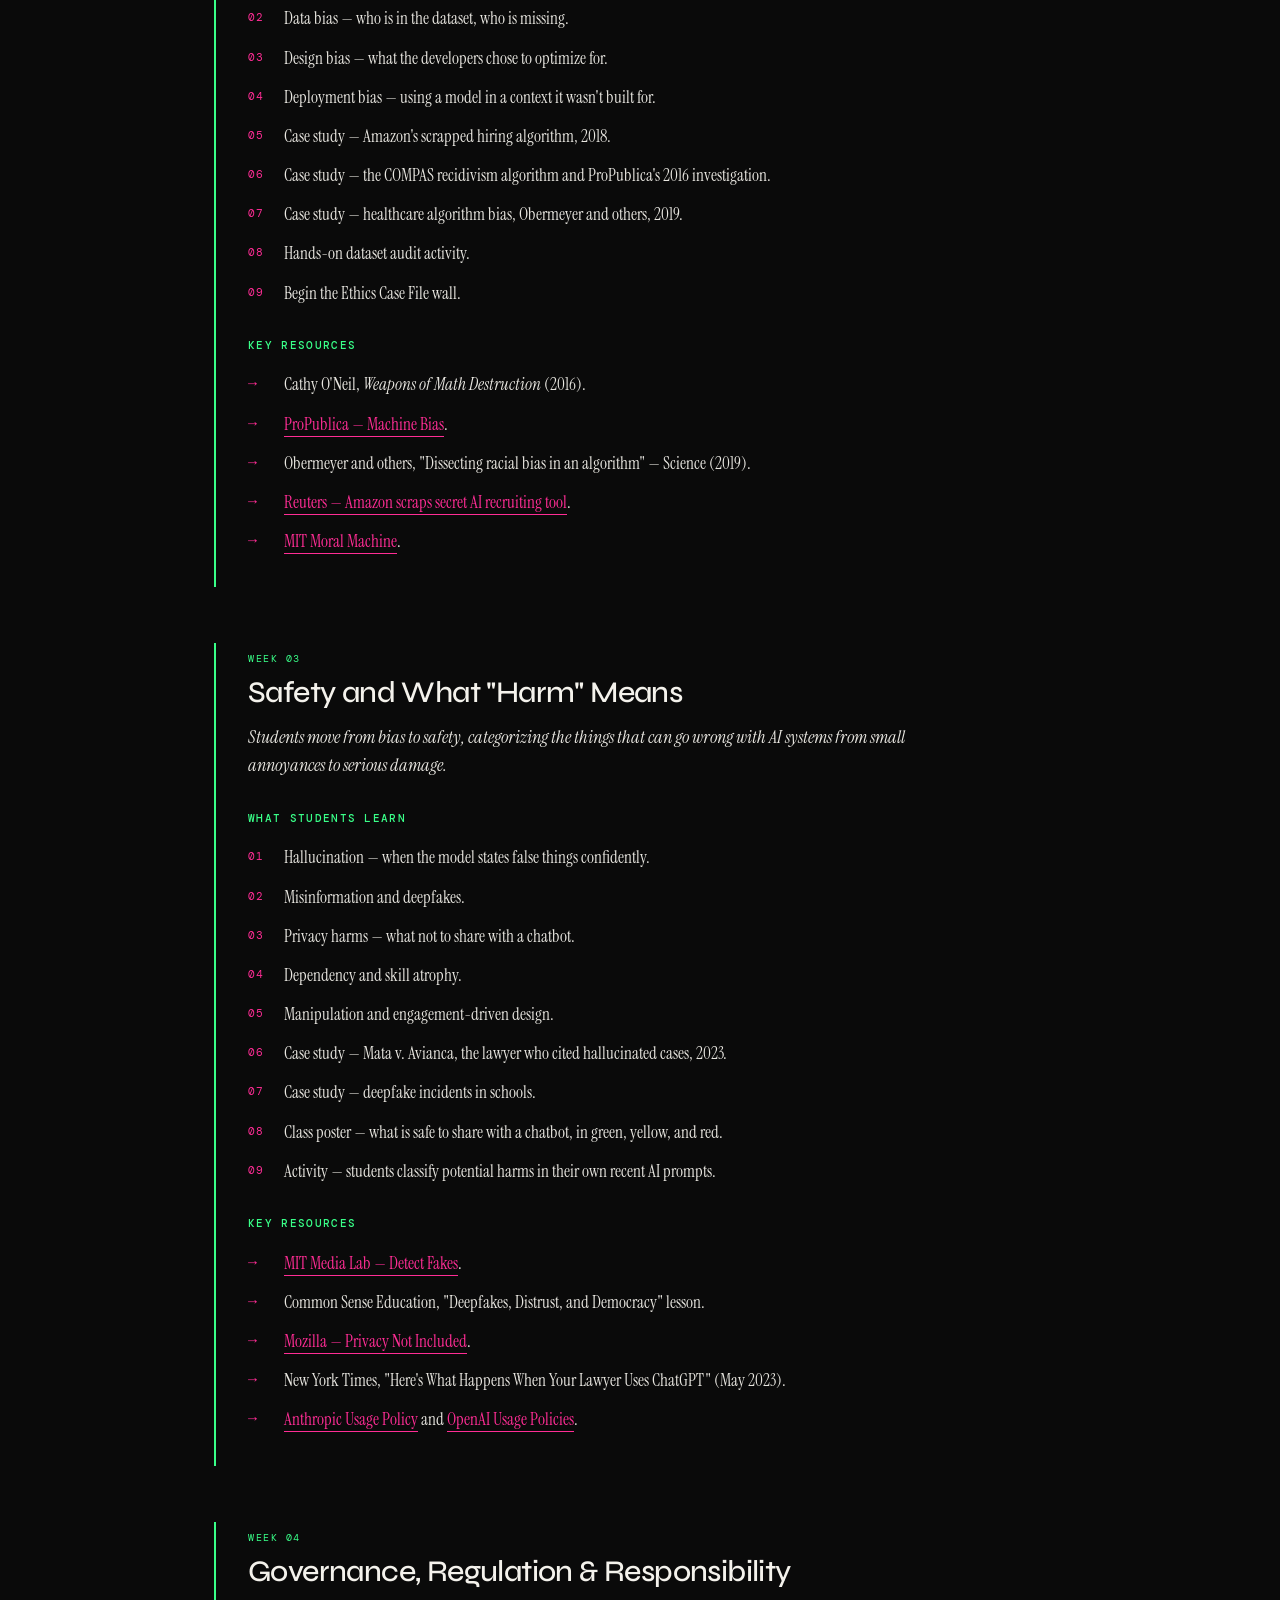
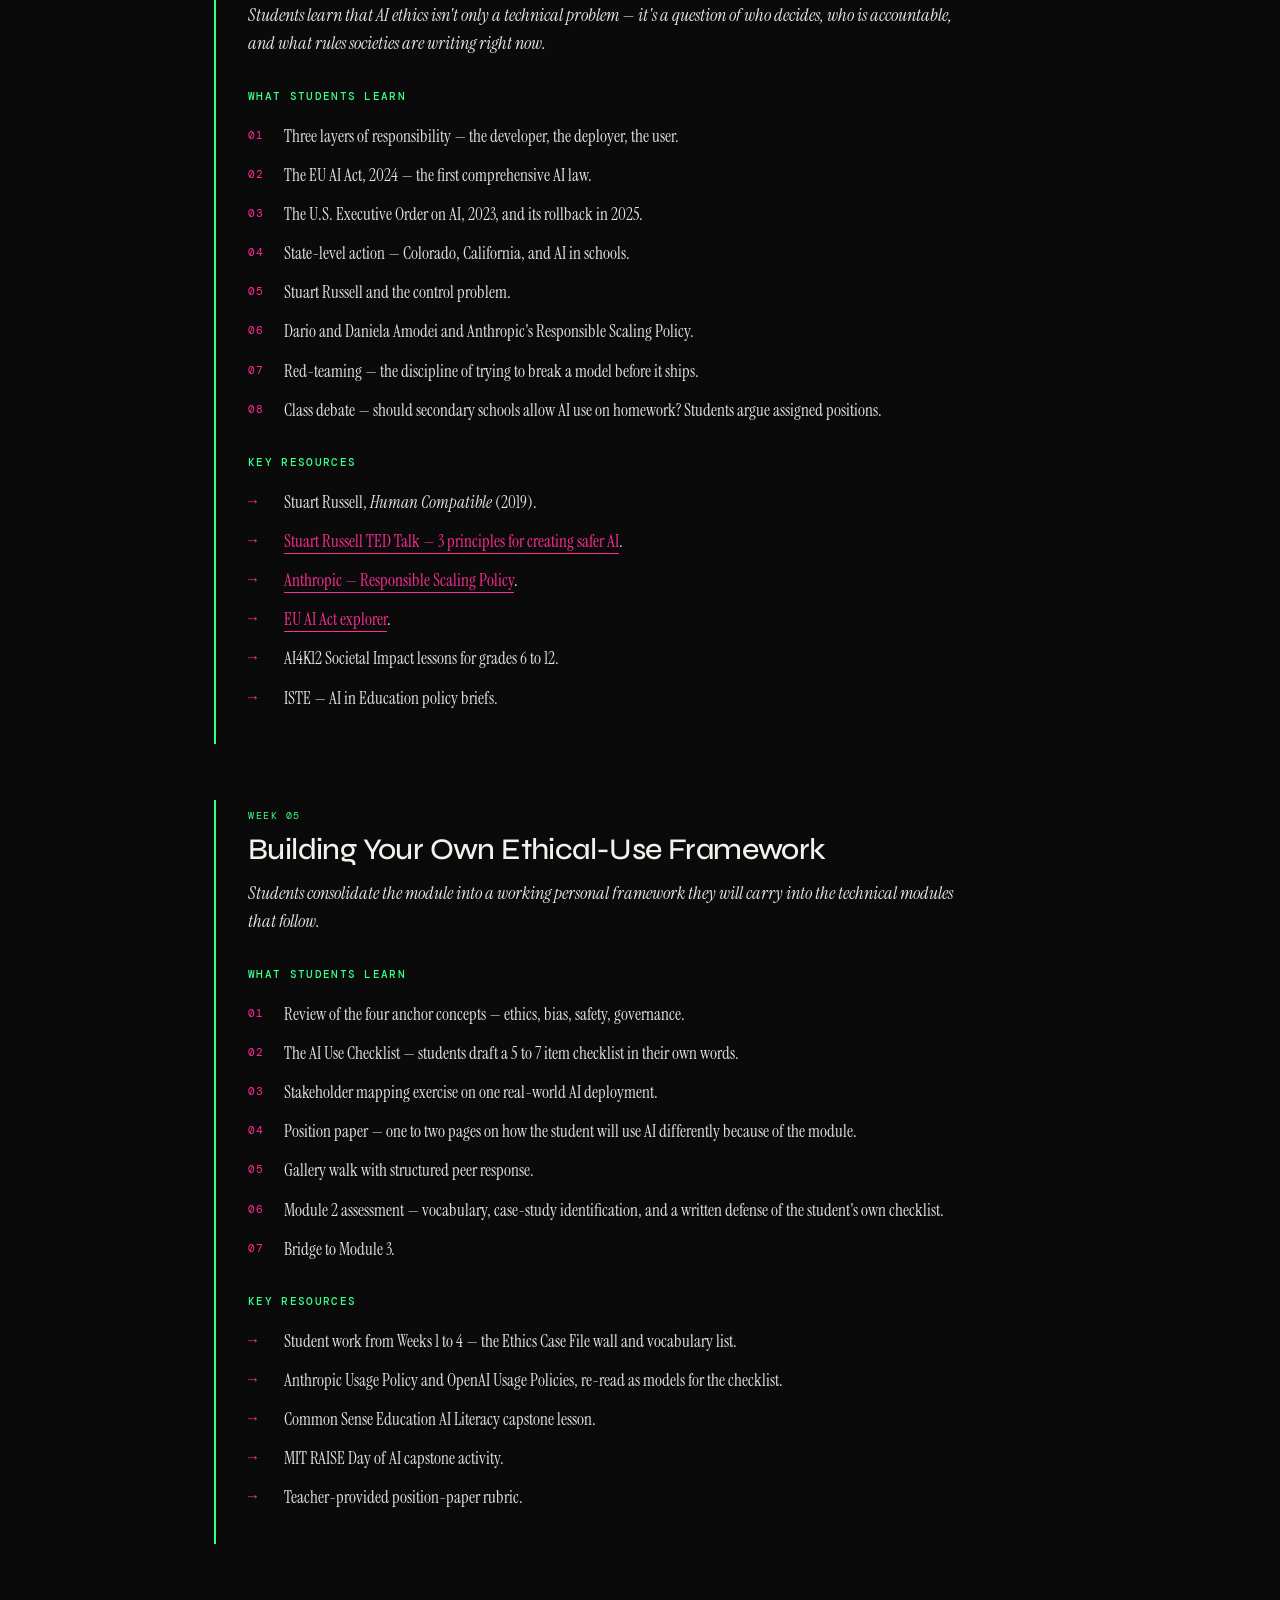
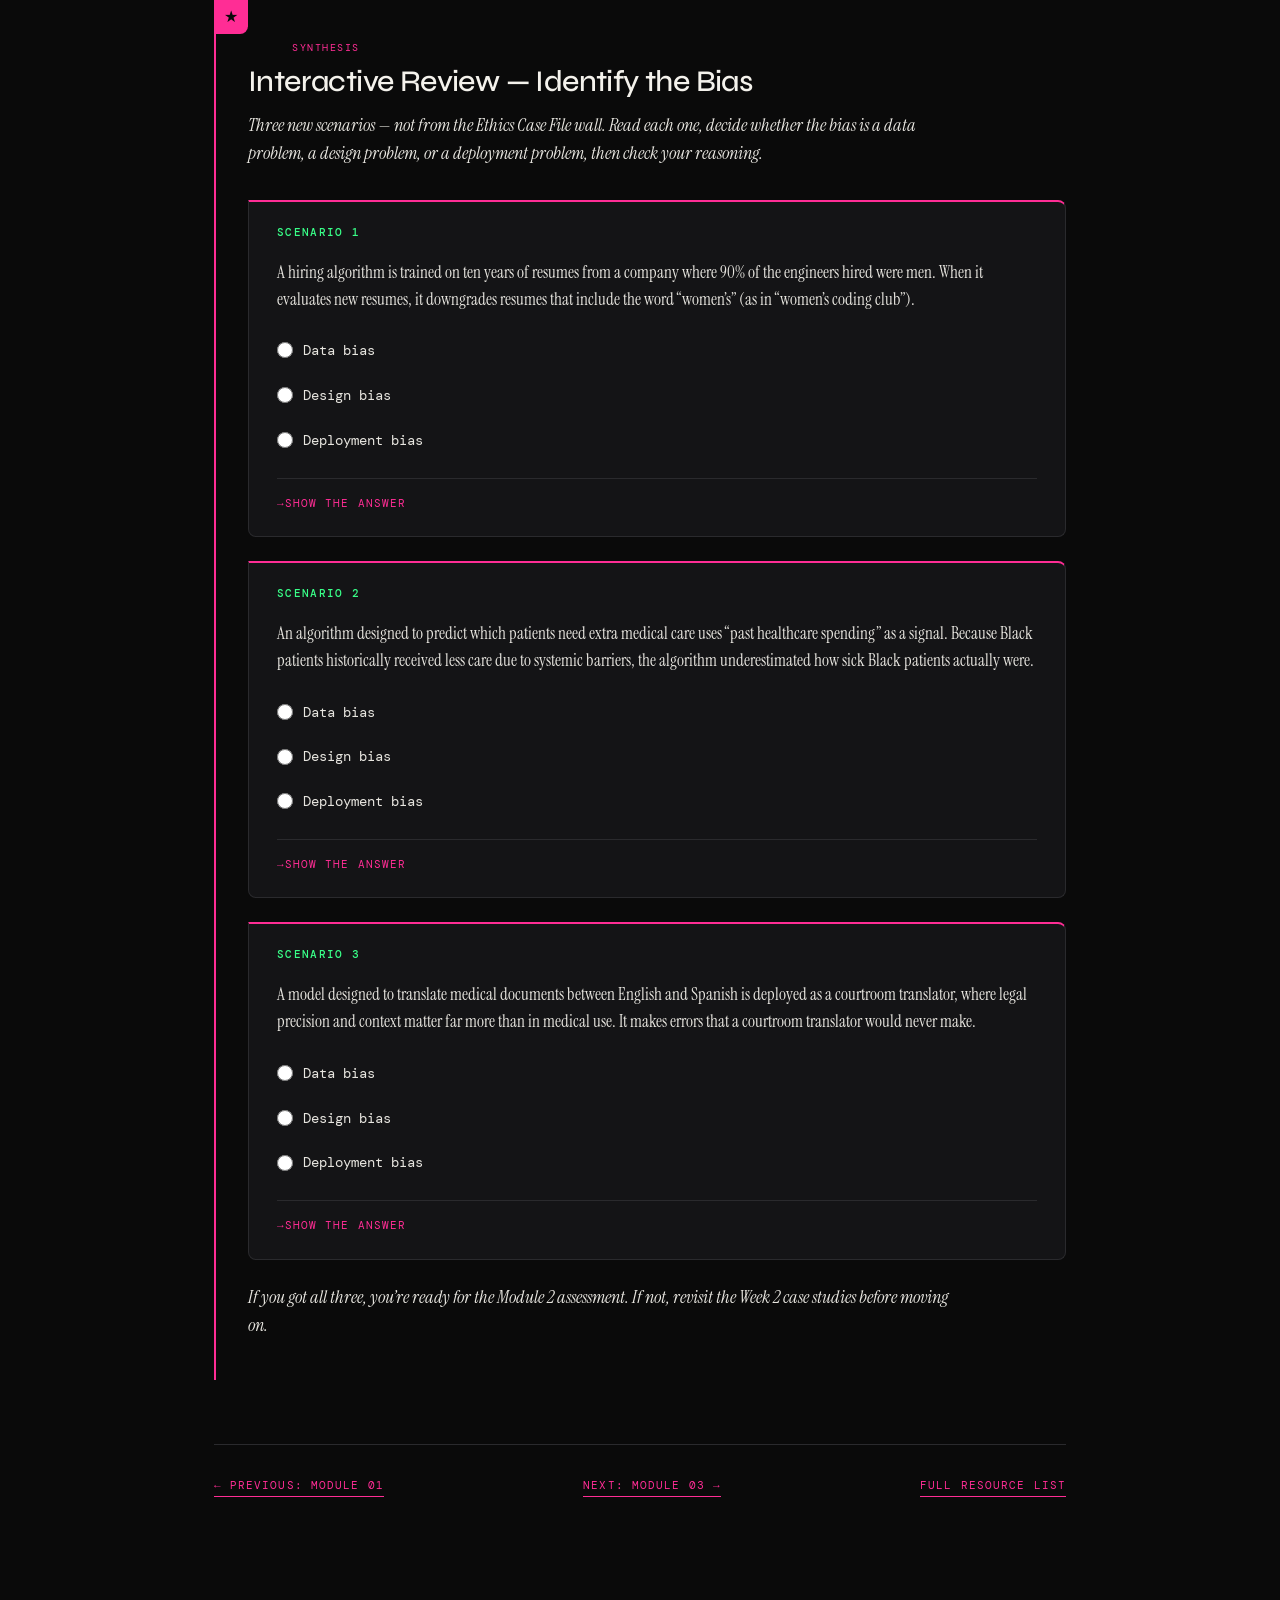
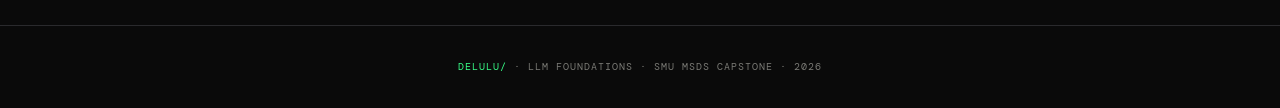
==== commit 832ae8b2: "Add week IDs to sections in module2.html" ====
--- a/module2.html
+++ b/module2.html
@@ -32,16 +32,16 @@
       <p class="context">Approximately three to five weeks, depending on the instructor's campus pacing calendar. Part of <em>Deep Learning or Delulu: Why Large Language Models Make Stuff Up</em> &mdash; a six-module curriculum for secondary students in grades 6&ndash;12.</p>
     </header>
 
-    <div class="week-progress">
+   <div class="week-progress">
       <span class="label">WEEKS:</span>
-      <span class="dot">01</span>
-      <span class="dot">02</span>
-      <span class="dot">03</span>
-      <span class="dot">04</span>
-      <span class="dot">05</span>
+      <a class="dot" href="#week01">01</a>
+      <a class="dot" href="#week02">02</a>
+      <a class="dot" href="#week03">03</a>
+      <a class="dot" href="#week04">04</a>
+      <a class="dot" href="#week05">05</a>
     </div>
 
-    <section class="week">
+    <section class="week" id="week01">
       <div class="week-num">Week 01</div>
       <h2>Frameworks and Vocabulary</h2>
       <p class="lede">Students build the shared language and frameworks they will use for the rest of the module, learning to separate three often-confused ideas &mdash; ethics, bias, and safety &mdash; and meet the field's foundational thinkers.</p>
@@ -67,7 +67,7 @@
       </ul>
     </section>
 
-    <section class="week">
+    <section class="week" id="week02">
       <div class="week-num">Week 02</div>
       <h2>Where Bias Comes From</h2>
       <p class="lede">Students learn that bias in AI isn't a glitch &mdash; it enters through the data the model learns from, the choices designers make, and the contexts where the system gets deployed.</p>
@@ -95,7 +95,7 @@
       </ul>
     </section>
 
-    <section class="week">
+    <section class="week" id="week03">
       <div class="week-num">Week 03</div>
       <h2>Safety and What "Harm" Means</h2>
       <p class="lede">Students move from bias to safety, categorizing the things that can go wrong with AI systems from small annoyances to serious damage.</p>
@@ -123,7 +123,7 @@
       </ul>
     </section>
 
-    <section class="week">
+    <section class="week" id="week04">
       <div class="week-num">Week 04</div>
       <h2>Governance, Regulation &amp; Responsibility</h2>
       <p class="lede">Students learn that AI ethics isn't only a technical problem &mdash; it's a question of who decides, who is accountable, and what rules societies are writing right now.</p>
@@ -151,7 +151,7 @@
       </ul>
     </section>
 
-    <section class="week">
+    <section class="week" id="week05">
       <div class="week-num">Week 05</div>
       <h2>Building Your Own Ethical-Use Framework</h2>
       <p class="lede">Students consolidate the module into a working personal framework they will carry into the technical modules that follow.</p>
--- a/styles.css
+++ b/styles.css
@@ -424,15 +424,35 @@
 /* ---------- Synthesis / Interactive Blocks ---------- */
 .week.synthesis {
   border-left: 2px solid var(--pink);
+  position: relative;
+  padding-top: 2.5rem;
+}
+.week.synthesis::before {
+  content: "\2605";
+  position: absolute;
+  top: 0;
+  left: -2px;
+  width: 34px;
+  height: 34px;
+  background: var(--pink);
+  color: var(--bg);
+  font-family: var(--font-mono);
+  font-size: 16px;
+  display: flex;
+  align-items: center;
+  justify-content: center;
+  border-radius: 0 0 8px 0;
 }
 .week.synthesis .week-num {
   color: var(--pink);
+  padding-left: 44px;
 }
 
 .quiz-scenario {
   background: var(--bg-card);
   border: 1px solid var(--border);
-  border-radius: 8px;
+  border-top: 2px solid var(--pink);
+  border-radius: 0 8px 8px 8px;
   padding: 1.5rem 1.75rem;
   margin-bottom: 1.5rem;
 }
@@ -490,10 +510,10 @@
   display: none;
 }
 .quiz-scenario summary::before {
-  content: "→ ";
+  content: "\2192 ";
 }
 .quiz-scenario details[open] summary::before {
-  content: "↓ ";
+  content: "\2193 ";
 }
 .quiz-scenario details p {
   margin-top: 1rem;
@@ -504,6 +524,81 @@
 }
 .quiz-scenario details strong {
   color: var(--green);
+}
+
+.quiz-scenario input[type="text"] {
+  background: var(--bg-elevated);
+  border: 1px solid var(--border-strong);
+  border-radius: 4px;
+  color: var(--text);
+  font-family: var(--font-mono);
+  font-size: 14px;
+  padding: 0.5rem 0.75rem;
+  margin-top: 0.5rem;
+  margin-bottom: 1rem;
+  width: 100%;
+  max-width: 320px;
+}
+.quiz-scenario input[type="text"]:focus {
+  outline: none;
+  border-color: var(--pink);
+}
+.quiz-scenario input[type="text"]::placeholder {
+  color: var(--text-dim);
+}
+
+.quiz-scenario .phrase {
+  font-family: var(--font-mono);
+  font-size: 1.0625rem;
+  color: var(--heading);
+  background: var(--bg-elevated);
+  border: 1px solid var(--border);
+  border-radius: 4px;
+  padding: 0.75rem 1rem;
+  margin-bottom: 1rem;
+  display: inline-block;
+}
+
+.token-bar-row {
+  display: grid;
+  grid-template-columns: 110px 1fr 48px;
+  align-items: center;
+  gap: 0.75rem;
+  margin-bottom: 0.6rem;
+  font-family: var(--font-mono);
+  font-size: 13px;
+}
+.token-bar-row .token-label {
+  color: var(--heading);
+  text-align: right;
+}
+.token-bar-track {
+  background: var(--bg-elevated);
+  border: 1px solid var(--border);
+  border-radius: 3px;
+  height: 18px;
+  overflow: hidden;
+}
+.token-bar-fill {
+  background: var(--pink);
+  height: 100%;
+}
+.token-bar-row .token-pct {
+  color: var(--text-muted);
+}
+.token-bar-row.top-pick .token-label,
+.token-bar-row.top-pick .token-pct {
+  color: var(--green);
+}
+.token-bar-row.top-pick .token-bar-fill {
+  background: var(--green);
+}
+
+.benchmark-group {
+  margin-bottom: 1.5rem;
+}
+.benchmark-group:last-child {
+  margin-bottom: 0;
 }
 
 /* ---------- Bottom Navigation (module pages) ---------- */
